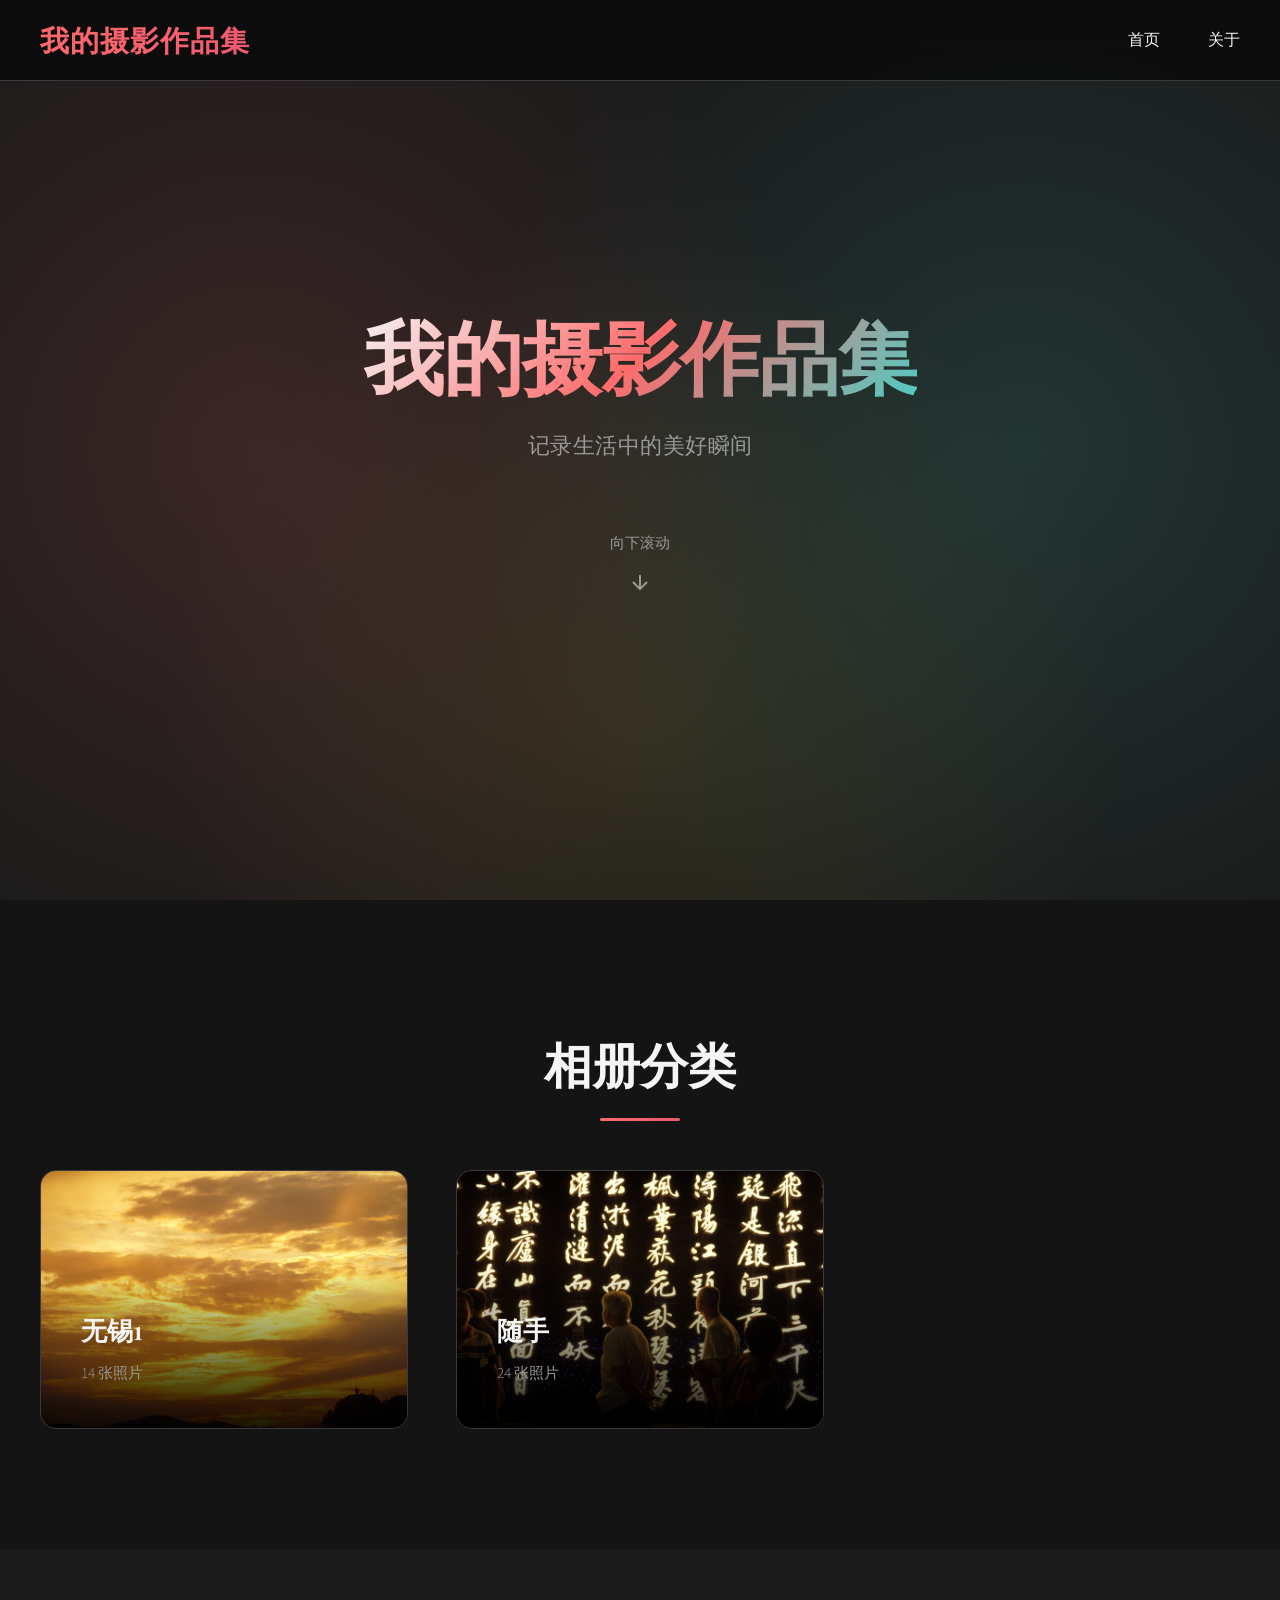
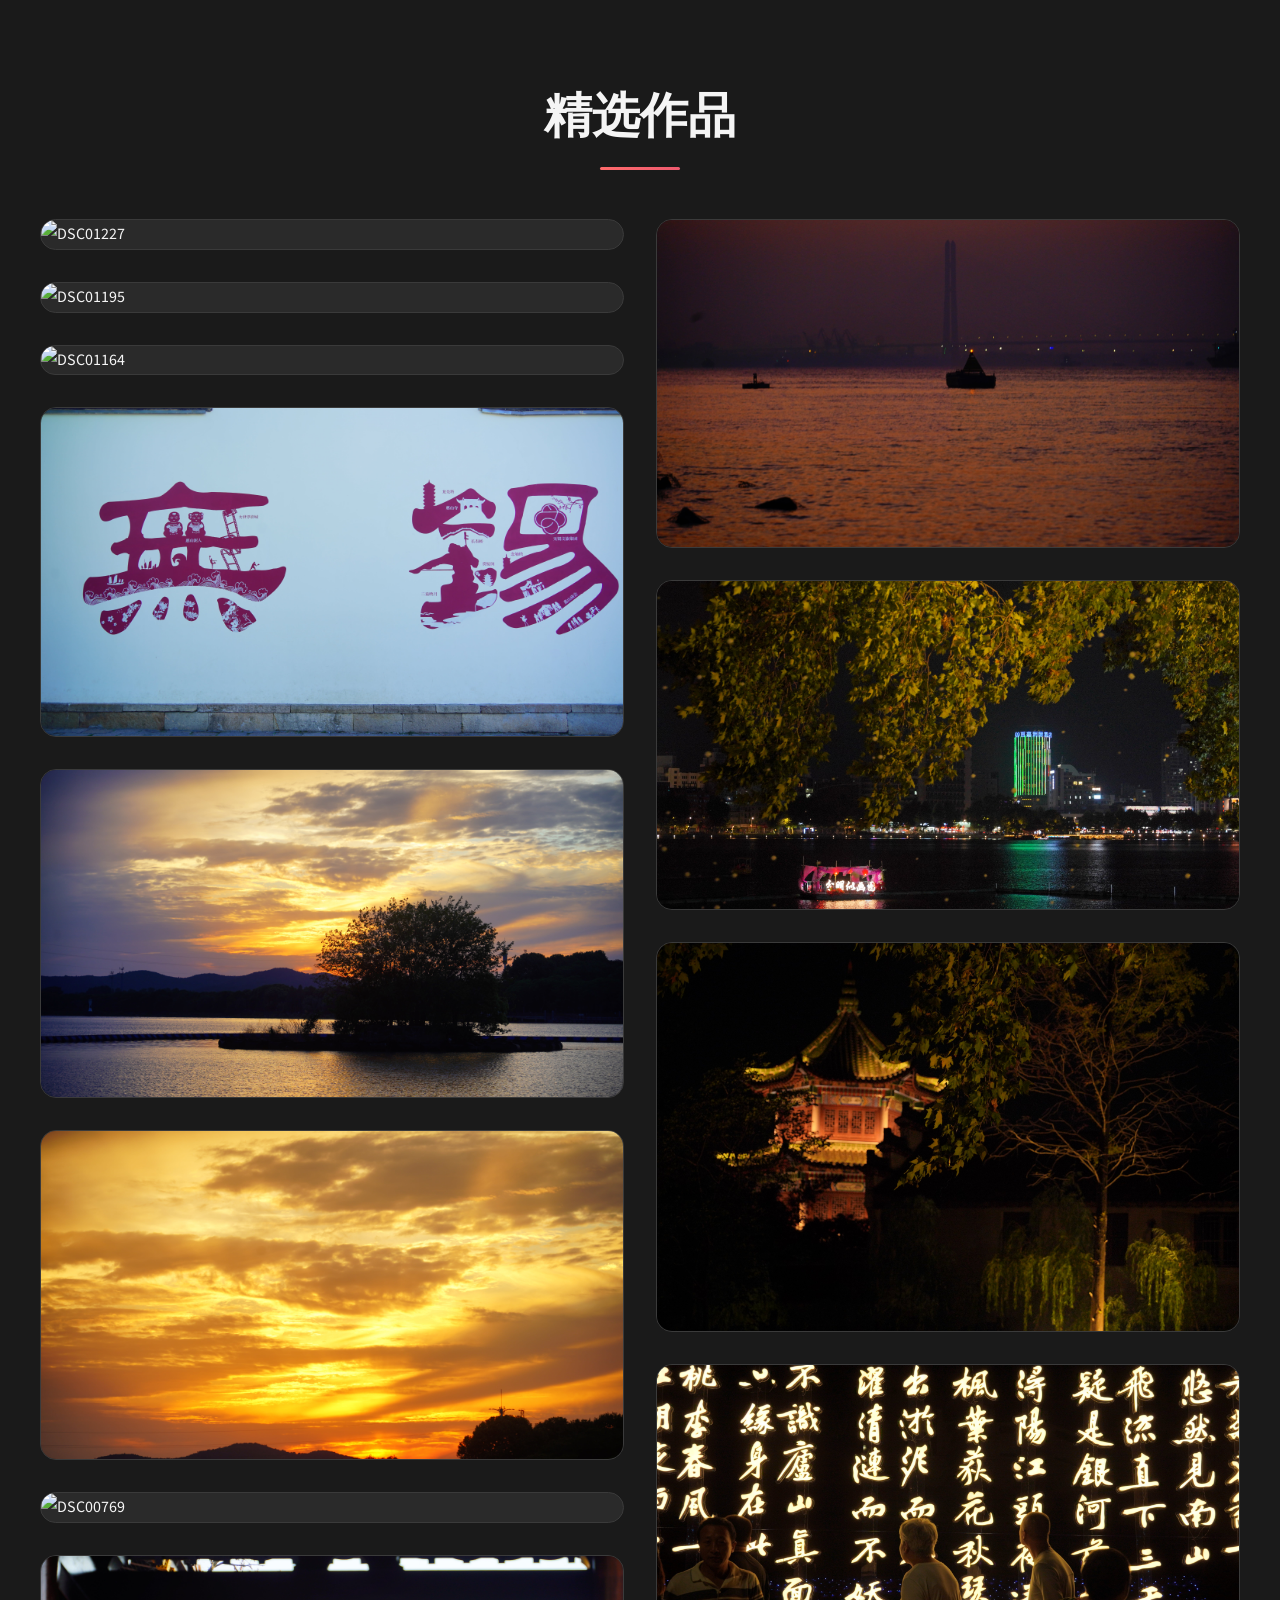
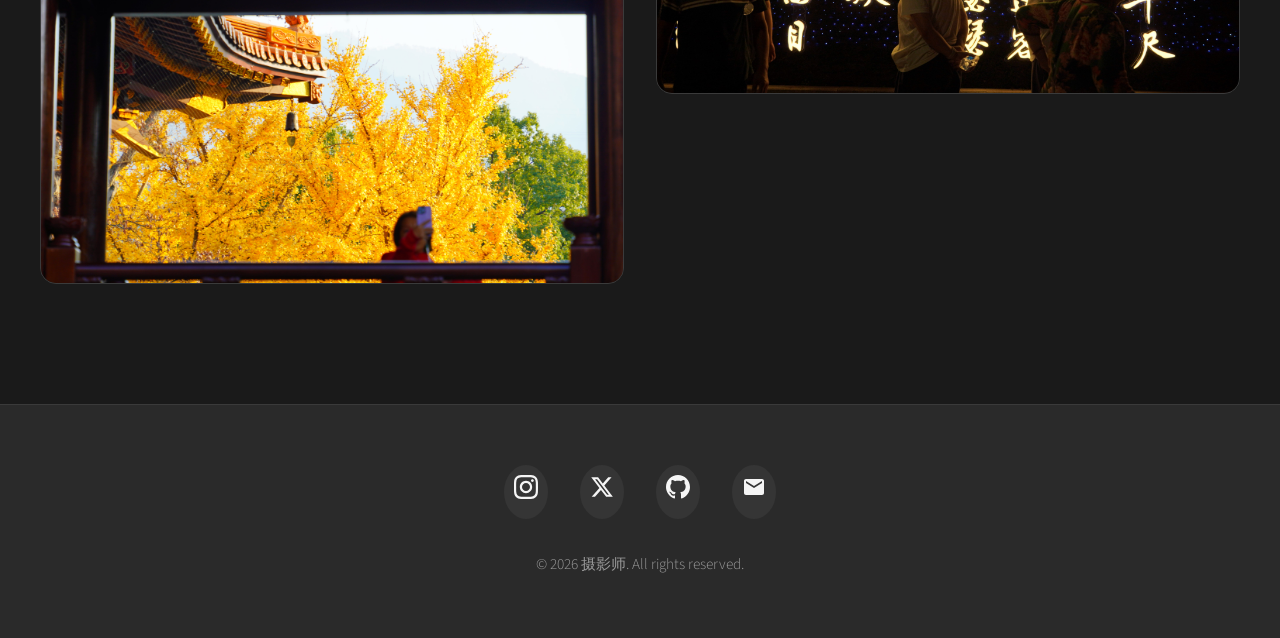
==== index.html @ d0fe122d "Fix relative paths - remove double slashes" ====
<!DOCTYPE html>
<html lang="zh-CN">
<head>
    <meta charset="UTF-8">
    <meta name="viewport" content="width=device-width, initial-scale=1.0">
    <meta name="description" content="记录生活中的美好瞬间">
    <meta name="author" content="摄影师">

    <!-- Open Graph 标签 -->
    <meta property="og:title" content="我的摄影作品集 - 摄影作品集">
    <meta property="og:description" content="记录生活中的美好瞬间">
    <meta property="og:type" content="website">
    

    <title>我的摄影作品集 - 记录生活中的美好瞬间</title>

    <!-- Google Fonts -->
    <link rel="preconnect" href="https://fonts.googleapis.com">
    <link rel="preconnect" href="https://fonts.gstatic.com" crossorigin>
    <link href="https://fonts.googleapis.com/css2?family=Playfair+Display:wght@400;600;700&family=Source+Sans+Pro:wght@300;400;600&display=swap" rel="stylesheet">

    <!-- 样式表 -->
    <link rel="stylesheet" href="assets/css/style.css">

    <!-- Google Analytics -->
    

    <style>
        :root {
            --primary-color: #ff6b6b;
            --secondary-color: #4ecdc4;
            --bg-color: #1a1a1a;
            --text-color: #f5f5f5;
            --card-bg: #2a2a2a;
            --border-color: #3a3a3a;
        }
    </style>
</head>
<body class="dark-theme">
    <!-- 导航栏 -->
    <nav class="navbar">
        <div class="nav-container">
            <a href="index.html" class="nav-logo">
                我的摄影作品集
            </a>
            <div class="nav-menu">
                <a href="index.html" class="nav-link">首页</a>
                <a href="about/index.html" class="nav-link">关于</a>
            </div>
            <button class="nav-toggle" aria-label="菜单">
                <span></span>
                <span></span>
                <span></span>
            </button>
        </div>
    </nav>

    <!-- 主内容 -->
    <main class="main-content">
        
<!-- Hero 区域 -->
<section class="hero">
    <div class="hero-content">
        <h1 class="hero-title">我的摄影作品集</h1>
        <p class="hero-subtitle">记录生活中的美好瞬间</p>
        <div class="hero-scroll">
            <span>向下滚动</span>
            <svg width="24" height="24" viewBox="0 0 24 24" fill="none" stroke="currentColor" stroke-width="2">
                <path d="M12 5v14M19 12l-7 7-7-7"/>
            </svg>
        </div>
    </div>
</section>

<!-- 相册导航 -->

<section class="albums-nav">
    <div class="container">
        <h2 class="section-title">相册分类</h2>
        <div class="albums-grid">
            
            <a href="albums/无锡1/index.html" class="album-card">
                <div class="album-cover">
                    
                    <img src="assets/images/DSC01144.JPG"
                         alt="无锡1"
                         loading="lazy">
                    
                    <div class="album-overlay">
                        <h3 class="album-name">无锡1</h3>
                        <p class="album-count">14 张照片</p>
                    </div>
                </div>
            </a>
            
            <a href="albums/随手/index.html" class="album-card">
                <div class="album-cover">
                    
                    <img src="assets/images/DSC00046.JPG"
                         alt="随手"
                         loading="lazy">
                    
                    <div class="album-overlay">
                        <h3 class="album-name">随手</h3>
                        <p class="album-count">24 张照片</p>
                    </div>
                </div>
            </a>
            
        </div>
    </div>
</section>


<!-- 照片墙 -->
<section class="gallery">
    <div class="container">
        <h2 class="section-title">精选作品</h2>
        <div class="masonry-grid" id="photo-grid">
            
            <div class="masonry-item" data-album="无锡1">
                <div class="photo-card">
                    <img src="assets/images/DSC01227.JPG"
                         alt="DSC01227"
                         data-src="assets/images/DSC01227.JPG"
                         data-exif='{"aperture": "f/5.0", "camera": "ILCE-7C", "date_taken": "2026:05:09 18:10:34", "focal_length": "37mm", "iso": "ISO 100", "lens": "24-70mm F2.8 DG DN | Art 019", "location": "", "shutter_speed": "1/125s"}'
                         data-title="DSC01227"
                         data-date="2026:05:09 18:10:34"
                         loading="lazy"
                         class="photo-img">
                    <div class="photo-overlay">
                        <h3 class="photo-title">DSC01227</h3>
                        
                        <p class="photo-camera">ILCE-7C</p>
                        
                    </div>
                </div>
            </div>
            
            <div class="masonry-item" data-album="无锡1">
                <div class="photo-card">
                    <img src="assets/images/DSC01195.JPG"
                         alt="DSC01195"
                         data-src="assets/images/DSC01195.JPG"
                         data-exif='{"aperture": "f/4.0", "camera": "ILCE-7C", "date_taken": "2026:05:09 17:42:18", "focal_length": "49mm", "iso": "ISO 400", "lens": "24-70mm F2.8 DG DN | Art 019", "location": "", "shutter_speed": "1/160s"}'
                         data-title="DSC01195"
                         data-date="2026:05:09 17:42:18"
                         loading="lazy"
                         class="photo-img">
                    <div class="photo-overlay">
                        <h3 class="photo-title">DSC01195</h3>
                        
                        <p class="photo-camera">ILCE-7C</p>
                        
                    </div>
                </div>
            </div>
            
            <div class="masonry-item" data-album="无锡1">
                <div class="photo-card">
                    <img src="assets/images/DSC01164.JPG"
                         alt="DSC01164"
                         data-src="assets/images/DSC01164.JPG"
                         data-exif='{"aperture": "f/4.0", "camera": "ILCE-7C", "date_taken": "2026:05:09 16:39:45", "focal_length": "28mm", "iso": "ISO 100", "lens": "E 28-200mm F2.8-5.6 A071", "location": "", "shutter_speed": "1/125s"}'
                         data-title="DSC01164"
                         data-date="2026:05:09 16:39:45"
                         loading="lazy"
                         class="photo-img">
                    <div class="photo-overlay">
                        <h3 class="photo-title">DSC01164</h3>
                        
                        <p class="photo-camera">ILCE-7C</p>
                        
                    </div>
                </div>
            </div>
            
            <div class="masonry-item" data-album="无锡1">
                <div class="photo-card">
                    <img src="assets/images/DSC01163.JPG"
                         alt="DSC01163"
                         data-src="assets/images/DSC01163.JPG"
                         data-exif='{"aperture": "f/5.0", "camera": "ILCE-7C", "date_taken": "2026:05:09 16:31:56", "focal_length": "28mm", "iso": "ISO 100", "lens": "E 28-200mm F2.8-5.6 A071", "location": "", "shutter_speed": "1/160s"}'
                         data-title="DSC01163"
                         data-date="2026:05:09 16:31:56"
                         loading="lazy"
                         class="photo-img">
                    <div class="photo-overlay">
                        <h3 class="photo-title">DSC01163</h3>
                        
                        <p class="photo-camera">ILCE-7C</p>
                        
                    </div>
                </div>
            </div>
            
            <div class="masonry-item" data-album="无锡1">
                <div class="photo-card">
                    <img src="assets/images/DSC01148.JPG"
                         alt="DSC01148"
                         data-src="assets/images/DSC01148.JPG"
                         data-exif='{"aperture": "f/4.5", "camera": "ILCE-7C", "date_taken": "2026:05:08 19:19:39", "focal_length": "95mm", "iso": "ISO 125", "lens": "E 28-200mm F2.8-5.6 A071", "location": "", "shutter_speed": "1/160s"}'
                         data-title="DSC01148"
                         data-date="2026:05:08 19:19:39"
                         loading="lazy"
                         class="photo-img">
                    <div class="photo-overlay">
                        <h3 class="photo-title">DSC01148</h3>
                        
                        <p class="photo-camera">ILCE-7C</p>
                        
                    </div>
                </div>
            </div>
            
            <div class="masonry-item" data-album="无锡1">
                <div class="photo-card">
                    <img src="assets/images/DSC01144.JPG"
                         alt="DSC01144"
                         data-src="assets/images/DSC01144.JPG"
                         data-exif='{"aperture": "f/5.6", "camera": "ILCE-7C", "date_taken": "2026:05:08 19:18:02", "focal_length": "168mm", "iso": "ISO 125", "lens": "E 28-200mm F2.8-5.6 A071", "location": "", "shutter_speed": "1/160s"}'
                         data-title="DSC01144"
                         data-date="2026:05:08 19:18:02"
                         loading="lazy"
                         class="photo-img">
                    <div class="photo-overlay">
                        <h3 class="photo-title">DSC01144</h3>
                        
                        <p class="photo-camera">ILCE-7C</p>
                        
                    </div>
                </div>
            </div>
            
            <div class="masonry-item" data-album="随手">
                <div class="photo-card">
                    <img src="assets/images/DSC00769.JPG"
                         alt="DSC00769"
                         data-src="assets/images/DSC00769.JPG"
                         data-exif='{"aperture": "f/6.3", "camera": "ILCE-7C", "date_taken": "2025:12:07 16:25:27", "focal_length": "84mm", "iso": "ISO 100", "lens": "E 28-200mm F2.8-5.6 A071", "location": "", "shutter_speed": "1/160s"}'
                         data-title="DSC00769"
                         data-date="2025:12:07 16:25:27"
                         loading="lazy"
                         class="photo-img">
                    <div class="photo-overlay">
                        <h3 class="photo-title">DSC00769</h3>
                        
                        <p class="photo-camera">ILCE-7C</p>
                        
                    </div>
                </div>
            </div>
            
            <div class="masonry-item" data-album="随手">
                <div class="photo-card">
                    <img src="assets/images/DSC00765.JPG"
                         alt="DSC00765"
                         data-src="assets/images/DSC00765.JPG"
                         data-exif='{"aperture": "f/6.3", "camera": "ILCE-7C", "date_taken": "2025:12:07 16:23:32", "focal_length": "164mm", "iso": "ISO 100", "lens": "E 28-200mm F2.8-5.6 A071", "location": "", "shutter_speed": "1/100s"}'
                         data-title="DSC00765"
                         data-date="2025:12:07 16:23:32"
                         loading="lazy"
                         class="photo-img">
                    <div class="photo-overlay">
                        <h3 class="photo-title">DSC00765</h3>
                        
                        <p class="photo-camera">ILCE-7C</p>
                        
                    </div>
                </div>
            </div>
            
            <div class="masonry-item" data-album="随手">
                <div class="photo-card">
                    <img src="assets/images/DSC00730.JPG"
                         alt="DSC00730"
                         data-src="assets/images/DSC00730.JPG"
                         data-exif='{"aperture": "f/5.6", "camera": "ILCE-7C", "date_taken": "2025:12:06 18:23:40", "focal_length": "200mm", "iso": "ISO 640", "lens": "E 28-200mm F2.8-5.6 A071", "location": "", "shutter_speed": "1/60s"}'
                         data-title="DSC00730"
                         data-date="2025:12:06 18:23:40"
                         loading="lazy"
                         class="photo-img">
                    <div class="photo-overlay">
                        <h3 class="photo-title">DSC00730</h3>
                        
                        <p class="photo-camera">ILCE-7C</p>
                        
                    </div>
                </div>
            </div>
            
            <div class="masonry-item" data-album="随手">
                <div class="photo-card">
                    <img src="assets/images/DSC00098.JPG"
                         alt="DSC00098"
                         data-src="assets/images/DSC00098.JPG"
                         data-exif='{"aperture": "f/2.8", "camera": "ILCE-7C", "date_taken": "2025:10:03 21:30:06", "focal_length": "54mm", "iso": "ISO 1250", "lens": "24-70mm F2.8 DG DN | Art 019", "location": "", "shutter_speed": "1/125s"}'
                         data-title="DSC00098"
                         data-date="2025:10:03 21:30:06"
                         loading="lazy"
                         class="photo-img">
                    <div class="photo-overlay">
                        <h3 class="photo-title">DSC00098</h3>
                        
                        <p class="photo-camera">ILCE-7C</p>
                        
                    </div>
                </div>
            </div>
            
            <div class="masonry-item" data-album="随手">
                <div class="photo-card">
                    <img src="assets/images/DSC00087.JPG"
                         alt="DSC00087"
                         data-src="assets/images/DSC00087.JPG"
                         data-exif='{"aperture": "f/2.8", "camera": "ILCE-7C", "date_taken": "2025:10:03 21:26:04", "focal_length": "70mm", "iso": "ISO 400", "lens": "24-70mm F2.8 DG DN | Art 019", "location": "", "shutter_speed": "1/125s"}'
                         data-title="DSC00087"
                         data-date="2025:10:03 21:26:04"
                         loading="lazy"
                         class="photo-img">
                    <div class="photo-overlay">
                        <h3 class="photo-title">DSC00087</h3>
                        
                        <p class="photo-camera">ILCE-7C</p>
                        
                    </div>
                </div>
            </div>
            
            <div class="masonry-item" data-album="随手">
                <div class="photo-card">
                    <img src="assets/images/DSC00046.JPG"
                         alt="DSC00046"
                         data-src="assets/images/DSC00046.JPG"
                         data-exif='{"aperture": "f/3.5", "camera": "ILCE-7C", "date_taken": "2025:10:03 21:00:39", "focal_length": "24mm", "iso": "ISO 100", "lens": "24-70mm F2.8 DG DN | Art 019", "location": "", "shutter_speed": "1/160s"}'
                         data-title="DSC00046"
                         data-date="2025:10:03 21:00:39"
                         loading="lazy"
                         class="photo-img">
                    <div class="photo-overlay">
                        <h3 class="photo-title">DSC00046</h3>
                        
                        <p class="photo-camera">ILCE-7C</p>
                        
                    </div>
                </div>
            </div>
            
        </div>
    </div>
</section>

<!-- 照片详情模态框 -->
<div class="modal" id="photo-modal">
    <div class="modal-content">
        <button class="modal-close" aria-label="关闭">
            <svg width="32" height="32" viewBox="0 0 24 24" fill="none" stroke="currentColor" stroke-width="2">
                <path d="M18 6L6 18M6 6l12 12"/>
            </svg>
        </button>
        <button class="modal-nav modal-prev" aria-label="上一张">
            <svg width="32" height="32" viewBox="0 0 24 24" fill="none" stroke="currentColor" stroke-width="2">
                <path d="M15 18l-6-6 6-6"/>
            </svg>
        </button>
        <button class="modal-nav modal-next" aria-label="下一张">
            <svg width="32" height="32" viewBox="0 0 24 24" fill="none" stroke="currentColor" stroke-width="2">
                <path d="M9 18l6-6-6-6"/>
            </svg>
        </button>
        <div class="modal-image-container">
            <img src="" alt="" class="modal-image" id="modal-image">
        </div>
        <div class="modal-info">
            <div class="modal-header">
                <h3 class="modal-title" id="modal-title"></h3>
                <p class="modal-date" id="modal-date"></p>
            </div>
            <div class="modal-exif" id="modal-exif">
                <!-- EXIF 信息将通过 JavaScript 动态填充 -->
            </div>
        </div>
    </div>
</div>

    </main>

    <!-- 页脚 -->
    <footer class="footer">
        <div class="footer-container">
            <div class="footer-social">
                
                <a href="https://instagram.com/yourusername" target="_blank" rel="noopener" aria-label="Instagram">
                    <svg width="24" height="24" viewBox="0 0 24 24" fill="currentColor">
                        <path d="M12 2.163c3.204 0 3.584.012 4.85.07 3.252.148 4.771 1.691 4.919 4.919.058 1.265.069 1.645.069 4.849 0 3.205-.012 3.584-.069 4.849-.149 3.225-1.664 4.771-4.919 4.919-1.266.058-1.644.07-4.85.07-3.204 0-3.584-.012-4.849-.07-3.26-.149-4.771-1.699-4.919-4.92-.058-1.265-.07-1.644-.07-4.849 0-3.204.013-3.583.07-4.849.149-3.227 1.664-4.771 4.919-4.919 1.266-.057 1.645-.069 4.849-.069zm0-2.163c-3.259 0-3.667.014-4.947.072-4.358.2-6.78 2.618-6.98 6.98-.059 1.281-.073 1.689-.073 4.948 0 3.259.014 3.668.072 4.948.2 4.358 2.618 6.78 6.98 6.98 1.281.058 1.689.072 4.948.072 3.259 0 3.668-.014 4.948-.072 4.354-.2 6.782-2.618 6.979-6.98.059-1.28.073-1.689.073-4.948 0-3.259-.014-3.667-.072-4.947-.196-4.354-2.617-6.78-6.979-6.98-1.281-.059-1.69-.073-4.949-.073zm0 5.838c-3.403 0-6.162 2.759-6.162 6.162s2.759 6.163 6.162 6.163 6.162-2.759 6.162-6.163c0-3.403-2.759-6.162-6.162-6.162zm0 10.162c-2.209 0-4-1.79-4-4 0-2.209 1.791-4 4-4s4 1.791 4 4c0 2.21-1.791 4-4 4zm6.406-11.845c-.796 0-1.441.645-1.441 1.44s.645 1.44 1.441 1.44c.795 0 1.439-.645 1.439-1.44s-.644-1.44-1.439-1.44z"/>
                    </svg>
                </a>
                
                
                <a href="https://twitter.com/yourusername" target="_blank" rel="noopener" aria-label="Twitter">
                    <svg width="24" height="24" viewBox="0 0 24 24" fill="currentColor">
                        <path d="M18.244 2.25h3.308l-7.227 8.26 8.502 11.24H16.17l-5.214-6.817L4.99 21.75H1.68l7.73-8.835L1.254 2.25H8.08l4.713 6.231zm-1.161 17.52h1.833L7.084 4.126H5.117z"/>
                    </svg>
                </a>
                
                
                <a href="https://github.com/yourusername" target="_blank" rel="noopener" aria-label="GitHub">
                    <svg width="24" height="24" viewBox="0 0 24 24" fill="currentColor">
                        <path d="M12 0c-6.626 0-12 5.373-12 12 0 5.302 3.438 9.8 8.207 11.387.599.111.793-.261.793-.577v-2.234c-3.338.726-4.033-1.416-4.033-1.416-.546-1.387-1.333-1.756-1.333-1.756-1.089-.745.083-.729.083-.729 1.205.084 1.839 1.237 1.839 1.237 1.07 1.834 2.807 1.304 3.492.997.107-.775.418-1.305.762-1.604-2.665-.305-5.467-1.334-5.467-5.931 0-1.311.469-2.381 1.236-3.221-.124-.303-.535-1.524.117-3.176 0 0 1.008-.322 3.301 1.23.957-.266 1.983-.399 3.003-.404 1.02.005 2.047.138 3.006.404 2.291-1.552 3.297-1.23 3.297-1.23.653 1.653.242 2.874.118 3.176.77.84 1.235 1.911 1.235 3.221 0 4.609-2.807 5.624-5.479 5.921.43.372.823 1.102.823 2.222v3.293c0 .319.192.694.801.576 4.765-1.589 8.199-6.086 8.199-11.386 0-6.627-5.373-12-12-12z"/>
                    </svg>
                </a>
                
                
                <a href="mailto:your.email@example.com" aria-label="Email">
                    <svg width="24" height="24" viewBox="0 0 24 24" fill="currentColor">
                        <path d="M20 4H4c-1.1 0-1.99.9-1.99 2L2 18c0 1.1.9 2 2 2h16c1.1 0 2-.9 2-2V6c0-1.1-.9-2-2-2zm0 4l-8 5-8-5V6l8 5 8-5v2z"/>
                    </svg>
                </a>
                
            </div>
            <p class="footer-copyright">
                © 2026 摄影师. All rights reserved.
            </p>
        </div>
    </footer>

    <!-- JavaScript -->
    <script src="assets/js/main.js"></script>
</body>
</html>
---- assets/css/style.css ----
/* ========================================
   照片网站样式表 - 优化版
   ======================================== */

/* CSS 变量 */
:root {
    --primary-color: #ff6b6b;
    --secondary-color: #4ecdc4;
    --accent-color: #ffd93d;
    --bg-color: #0a0a0a;
    --bg-secondary: #141414;
    --text-color: #f5f5f5;
    --text-secondary: #999999;
    --card-bg: #1a1a1a;
    --border-color: #2a2a2a;
    --shadow-color: rgba(0, 0, 0, 0.5);
    --gradient-primary: linear-gradient(135deg, #ff6b6b 0%, #ee5a6f 100%);
    --gradient-secondary: linear-gradient(135deg, #4ecdc4 0%, #44a08d 100%);
    --transition-speed: 0.4s;
    --border-radius: 16px;
}

/* 全局样式 */
* {
    margin: 0;
    padding: 0;
    box-sizing: border-box;
}

html {
    scroll-behavior: smooth;
}

body {
    font-family: 'Source Sans Pro', -apple-system, BlinkMacSystemFont, 'Segoe UI', Roboto, Oxygen, Ubuntu, sans-serif;
    background-color: var(--bg-color);
    color: var(--text-color);
    line-height: 1.8;
    overflow-x: hidden;
    font-size: 16px;
}

/* 容器 */
.container {
    max-width: 1600px;
    margin: 0 auto;
    padding: 0 40px;
}

/* ========================================
   导航栏 - 优化版
   ======================================== */
.navbar {
    position: fixed;
    top: 0;
    left: 0;
    right: 0;
    z-index: 1000;
    background: rgba(10, 10, 10, 0.85);
    backdrop-filter: blur(20px);
    border-bottom: 1px solid var(--border-color);
    transition: all var(--transition-speed);
}

.nav-container {
    max-width: 1600px;
    margin: 0 auto;
    padding: 0 40px;
    display: flex;
    justify-content: space-between;
    align-items: center;
    height: 80px;
}

.nav-logo {
    font-family: 'Playfair Display', serif;
    font-size: 1.8rem;
    font-weight: 700;
    background: var(--gradient-primary);
    -webkit-background-clip: text;
    -webkit-text-fill-color: transparent;
    background-clip: text;
    text-decoration: none;
    transition: all var(--transition-speed);
    letter-spacing: 1px;
}

.nav-logo:hover {
    transform: scale(1.05);
}

.nav-menu {
    display: flex;
    gap: 3rem;
}

.nav-link {
    color: var(--text-color);
    text-decoration: none;
    font-weight: 500;
    font-size: 1rem;
    transition: all var(--transition-speed);
    position: relative;
    padding: 0.5rem 0;
}

.nav-link::after {
    content: '';
    position: absolute;
    bottom: 0;
    left: 0;
    width: 0;
    height: 2px;
    background: var(--gradient-primary);
    transition: width var(--transition-speed);
}

.nav-link:hover {
    color: var(--primary-color);
}

.nav-link:hover::after {
    width: 100%;
}

.nav-toggle {
    display: none;
    flex-direction: column;
    gap: 6px;
    background: none;
    border: none;
    cursor: pointer;
    padding: 5px;
}

.nav-toggle span {
    width: 28px;
    height: 2px;
    background: var(--text-color);
    transition: all var(--transition-speed);
}

/* ========================================
   Hero 区域 - 优化版
   ======================================== */
.hero {
    min-height: 100vh;
    display: flex;
    align-items: center;
    justify-content: center;
    text-align: center;
    background: var(--bg-color);
    position: relative;
    overflow: hidden;
}

.hero::before {
    content: '';
    position: absolute;
    top: 0;
    left: 0;
    right: 0;
    bottom: 0;
    background:
        radial-gradient(circle at 20% 50%, rgba(255, 107, 107, 0.15) 0%, transparent 50%),
        radial-gradient(circle at 80% 50%, rgba(78, 205, 196, 0.15) 0%, transparent 50%),
        radial-gradient(circle at 50% 80%, rgba(255, 217, 61, 0.1) 0%, transparent 50%);
    animation: gradientShift 15s ease-in-out infinite;
}

@keyframes gradientShift {
    0%, 100% { opacity: 0.6; }
    50% { opacity: 1; }
}

.hero-content {
    position: relative;
    z-index: 1;
    padding: 0 40px;
    max-width: 900px;
}

.hero-title {
    font-family: 'Playfair Display', serif;
    font-size: 5rem;
    font-weight: 700;
    margin-bottom: 1.5rem;
    background: linear-gradient(135deg, var(--text-color) 0%, var(--primary-color) 50%, var(--secondary-color) 100%);
    -webkit-background-clip: text;
    -webkit-text-fill-color: transparent;
    background-clip: text;
    animation: fadeInUp 1s ease-out;
    line-height: 1.2;
    letter-spacing: -1px;
}

.hero-subtitle {
    font-size: 1.4rem;
    color: var(--text-secondary);
    margin-bottom: 4rem;
    animation: fadeInUp 1s ease-out 0.3s both;
    font-weight: 300;
    letter-spacing: 0.5px;
}

.hero-scroll {
    display: flex;
    flex-direction: column;
    align-items: center;
    gap: 0.8rem;
    color: var(--text-secondary);
    font-size: 0.95rem;
    animation: bounce 2s infinite, fadeInUp 1s ease-out 0.6s both;
    cursor: pointer;
}

.hero-scroll:hover {
    color: var(--primary-color);
}

@keyframes bounce {
    0%, 20%, 50%, 80%, 100% { transform: translateY(0); }
    40% { transform: translateY(-15px); }
    60% { transform: translateY(-8px); }
}

@keyframes fadeInUp {
    from {
        opacity: 0;
        transform: translateY(40px);
    }
    to {
        opacity: 1;
        transform: translateY(0);
    }
}

/* ========================================
   相册导航 - 优化版
   ======================================== */
.albums-nav {
    padding: 120px 0;
    background: var(--bg-secondary);
}

.section-title {
    font-family: 'Playfair Display', serif;
    font-size: 3rem;
    text-align: center;
    margin-bottom: 4rem;
    position: relative;
    font-weight: 600;
}

.section-title::after {
    content: '';
    position: absolute;
    bottom: -15px;
    left: 50%;
    transform: translateX(-50%);
    width: 80px;
    height: 3px;
    background: var(--gradient-primary);
    border-radius: 2px;
}

.albums-grid {
    display: grid;
    grid-template-columns: repeat(auto-fill, minmax(350px, 1fr));
    gap: 3rem;
}

.album-card {
    text-decoration: none;
    display: block;
    border-radius: var(--border-radius);
    overflow: hidden;
    transition: all var(--transition-speed);
    background: var(--card-bg);
    border: 1px solid var(--border-color);
}

.album-card:hover {
    transform: translateY(-12px);
    box-shadow: 0 25px 50px var(--shadow-color);
    border-color: var(--primary-color);
}

.album-cover {
    position: relative;
    width: 100%;
    padding-top: 70%;
    overflow: hidden;
}

.album-cover img {
    position: absolute;
    top: 0;
    left: 0;
    width: 100%;
    height: 100%;
    object-fit: cover;
    transition: transform 0.6s ease;
}

.album-card:hover .album-cover img {
    transform: scale(1.1);
}

.album-overlay {
    position: absolute;
    bottom: 0;
    left: 0;
    right: 0;
    padding: 2.5rem;
    background: linear-gradient(to top, rgba(0, 0, 0, 0.9), transparent);
    color: var(--text-color);
}

.album-name {
    font-family: 'Playfair Display', serif;
    font-size: 1.6rem;
    margin-bottom: 0.5rem;
    font-weight: 600;
}

.album-count {
    font-size: 0.95rem;
    color: var(--text-secondary);
    font-weight: 300;
}

/* ========================================
   照片墙（瀑布流）- 优化版
   ======================================== */
.gallery {
    padding: 120px 0;
    background: var(--bg-color);
}

.masonry-grid {
    column-count: 3;
    column-gap: 2rem;
}

.masonry-item {
    break-inside: avoid;
    margin-bottom: 2rem;
    animation: fadeIn 0.8s ease-out;
}

@keyframes fadeIn {
    from { opacity: 0; transform: translateY(30px); }
    to { opacity: 1; transform: translateY(0); }
}

.photo-card {
    position: relative;
    border-radius: var(--border-radius);
    overflow: hidden;
    cursor: pointer;
    transition: all var(--transition-speed);
    background: var(--card-bg);
    border: 1px solid var(--border-color);
}

.photo-card:hover {
    transform: translateY(-8px);
    box-shadow: 0 20px 40px var(--shadow-color);
    border-color: var(--secondary-color);
}

.photo-img {
    width: 100%;
    display: block;
    transition: transform 0.6s ease;
}

.photo-card:hover .photo-img {
    transform: scale(1.05);
}

.photo-overlay {
    position: absolute;
    bottom: 0;
    left: 0;
    right: 0;
    padding: 2rem;
    background: linear-gradient(to top, rgba(0, 0, 0, 0.85), transparent);
    color: var(--text-color);
    opacity: 0;
    transition: opacity var(--transition-speed);
}

.photo-card:hover .photo-overlay {
    opacity: 1;
}

.photo-title {
    font-family: 'Playfair Display', serif;
    font-size: 1.2rem;
    margin-bottom: 0.3rem;
    font-weight: 600;
}

.photo-camera {
    font-size: 0.9rem;
    color: var(--text-secondary);
    font-weight: 300;
}

/* ========================================
   模态框 - 优化版
   ======================================== */
.modal {
    display: none;
    position: fixed;
    top: 0;
    left: 0;
    right: 0;
    bottom: 0;
    z-index: 2000;
    background: rgba(0, 0, 0, 0.97);
    animation: fadeIn 0.3s ease-out;
}

.modal.active {
    display: flex;
    align-items: center;
    justify-content: center;
}

.modal-content {
    position: relative;
    width: 100%;
    height: 100%;
    display: flex;
    flex-direction: column;
}

.modal-close {
    position: absolute;
    top: 30px;
    right: 30px;
    z-index: 10;
    background: rgba(255, 255, 255, 0.1);
    border: none;
    color: var(--text-color);
    cursor: pointer;
    padding: 15px;
    border-radius: 50%;
    transition: all var(--transition-speed);
}

.modal-close:hover {
    background: var(--primary-color);
    transform: rotate(90deg);
}

.modal-nav {
    position: absolute;
    top: 50%;
    transform: translateY(-50%);
    z-index: 10;
    background: rgba(255, 255, 255, 0.1);
    border: none;
    color: var(--text-color);
    cursor: pointer;
    padding: 20px;
    border-radius: 50%;
    transition: all var(--transition-speed);
}

.modal-nav:hover {
    background: var(--primary-color);
    transform: translateY(-50%) scale(1.1);
}

.modal-prev {
    left: 30px;
}

.modal-next {
    right: 30px;
}

.modal-image-container {
    flex: 1;
    display: flex;
    align-items: center;
    justify-content: center;
    padding: 80px 40px;
}

.modal-image {
    max-width: 100%;
    max-height: 100%;
    object-fit: contain;
    border-radius: var(--border-radius);
    box-shadow: 0 20px 60px var(--shadow-color);
}

.modal-info {
    padding: 30px 40px;
    background: var(--card-bg);
    border-top: 1px solid var(--border-color);
}

.modal-header {
    margin-bottom: 1.5rem;
}

.modal-title {
    font-family: 'Playfair Display', serif;
    font-size: 1.8rem;
    margin-bottom: 0.5rem;
    font-weight: 600;
}

.modal-date {
    color: var(--text-secondary);
    font-size: 1rem;
    font-weight: 300;
}

.modal-exif {
    display: grid;
    grid-template-columns: repeat(auto-fit, minmax(180px, 1fr));
    gap: 1.2rem;
}

.exif-item {
    display: flex;
    align-items: center;
    gap: 0.5rem;
    font-size: 0.95rem;
    color: var(--text-secondary);
}

.exif-label {
    color: var(--text-color);
    font-weight: 600;
}

/* ========================================
   关于页面 - 优化版
   ======================================== */
.about-section {
    min-height: 100vh;
    padding: 140px 0 100px;
    display: flex;
    align-items: center;
    background: var(--bg-secondary);
}

.about-content {
    max-width: 900px;
    margin: 0 auto;
    text-align: center;
}

.about-avatar {
    margin-bottom: 3rem;
}

.avatar-img {
    width: 220px;
    height: 220px;
    border-radius: 50%;
    object-fit: cover;
    border: 5px solid var(--primary-color);
    box-shadow: 0 20px 50px var(--shadow-color);
    transition: all var(--transition-speed);
}

.avatar-img:hover {
    transform: scale(1.05);
    border-color: var(--secondary-color);
}

.about-title {
    font-family: 'Playfair Display', serif;
    font-size: 3.5rem;
    margin-bottom: 2.5rem;
    font-weight: 600;
}

.about-description {
    font-size: 1.2rem;
    line-height: 2;
    color: var(--text-secondary);
    margin-bottom: 3.5rem;
    white-space: pre-line;
    font-weight: 300;
}

.about-divider {
    border: none;
    height: 1px;
    background: var(--border-color);
    margin: 3.5rem 0;
}

.about-contact {
    margin-top: 3.5rem;
}

.contact-title {
    font-family: 'Playfair Display', serif;
    font-size: 2.2rem;
    margin-bottom: 2.5rem;
    font-weight: 600;
}

.contact-links {
    display: flex;
    flex-wrap: wrap;
    justify-content: center;
    gap: 1.5rem;
}

.contact-link {
    display: flex;
    align-items: center;
    gap: 0.6rem;
    padding: 1.2rem 2rem;
    background: var(--card-bg);
    border: 1px solid var(--border-color);
    border-radius: 50px;
    color: var(--text-color);
    text-decoration: none;
    transition: all var(--transition-speed);
    font-weight: 500;
}

.contact-link:hover {
    background: var(--gradient-primary);
    border-color: transparent;
    transform: translateY(-5px);
    box-shadow: 0 15px 30px var(--shadow-color);
}

.contact-link svg {
    width: 22px;
    height: 22px;
}

/* ========================================
   相册详情页 - 优化版
   ======================================== */
.album-header {
    padding: 140px 0 60px;
    background: var(--bg-secondary);
}

.breadcrumb {
    display: flex;
    align-items: center;
    gap: 0.6rem;
    margin-bottom: 2.5rem;
    font-size: 1rem;
    color: var(--text-secondary);
}

.breadcrumb a {
    color: var(--text-color);
    text-decoration: none;
    transition: color var(--transition-speed);
}

.breadcrumb a:hover {
    color: var(--primary-color);
}

.breadcrumb .separator {
    color: var(--text-secondary);
}

.breadcrumb .current {
    color: var(--primary-color);
    font-weight: 600;
}

.album-title {
    font-family: 'Playfair Display', serif;
    font-size: 3.5rem;
    margin-bottom: 1.5rem;
    font-weight: 600;
}

.album-description {
    font-size: 1.2rem;
    color: var(--text-secondary);
    margin-bottom: 1rem;
    font-weight: 300;
}

.album-meta {
    color: var(--text-secondary);
    font-size: 1rem;
    font-weight: 300;
}

.album-gallery {
    padding: 60px 0 120px;
}

/* ========================================
   页脚 - 优化版
   ======================================== */
.footer {
    background: var(--card-bg);
    border-top: 1px solid var(--border-color);
    padding: 60px 0;
}

.footer-container {
    max-width: 1600px;
    margin: 0 auto;
    padding: 0 40px;
    text-align: center;
}

.footer-social {
    display: flex;
    justify-content: center;
    gap: 2rem;
    margin-bottom: 2rem;
}

.footer-social a {
    color: var(--text-color);
    transition: all var(--transition-speed);
    padding: 10px;
    border-radius: 50%;
    background: rgba(255, 255, 255, 0.05);
}

.footer-social a:hover {
    color: var(--primary-color);
    background: rgba(255, 107, 107, 0.1);
    transform: translateY(-3px);
}

.footer-copyright {
    color: var(--text-secondary);
    font-size: 0.95rem;
    font-weight: 300;
}

/* ========================================
   响应式设计 - 优化版
   ======================================== */
@media (max-width: 1400px) {
    .masonry-grid {
        column-count: 2;
    }
}

@media (max-width: 992px) {
    .container {
        padding: 0 30px;
    }

    .masonry-grid {
        column-count: 2;
        column-gap: 1.5rem;
    }

    .hero-title {
        font-size: 3.5rem;
    }

    .hero-subtitle {
        font-size: 1.2rem;
    }

    .section-title {
        font-size: 2.5rem;
    }

    .about-title {
        font-size: 2.8rem;
    }

    .album-title {
        font-size: 2.8rem;
    }

    .albums-grid {
        grid-template-columns: repeat(auto-fill, minmax(300px, 1fr));
        gap: 2rem;
    }
}

@media (max-width: 768px) {
    .container {
        padding: 0 20px;
    }

    .nav-container {
        padding: 0 20px;
        height: 70px;
    }

    .nav-menu {
        display: none;
        position: absolute;
        top: 70px;
        left: 0;
        right: 0;
        background: var(--bg-color);
        flex-direction: column;
        padding: 2.5rem;
        gap: 1.5rem;
        border-bottom: 1px solid var(--border-color);
    }

    .nav-menu.active {
        display: flex;
    }

    .nav-toggle {
        display: flex;
    }

    .hero-title {
        font-size: 2.8rem;
    }

    .hero-subtitle {
        font-size: 1.1rem;
    }

    .masonry-grid {
        column-count: 1;
        column-gap: 1.5rem;
    }

    .masonry-item {
        margin-bottom: 1.5rem;
    }

    .modal-nav {
        padding: 15px;
    }

    .modal-prev {
        left: 15px;
    }

    .modal-next {
        right: 15px;
    }

    .modal-close {
        top: 15px;
        right: 15px;
    }

    .album-title {
        font-size: 2.2rem;
    }

    .about-title {
        font-size: 2.2rem;
    }

    .avatar-img {
        width: 180px;
        height: 180px;
    }

    .contact-links {
        flex-direction: column;
    }

    .contact-link {
        width: 100%;
        justify-content: center;
    }

    .albums-grid {
        grid-template-columns: 1fr;
    }

    .albums-nav,
    .gallery {
        padding: 80px 0;
    }

    .album-header {
        padding: 120px 0 40px;
    }

    .album-gallery {
        padding: 40px 0 80px;
    }
}

@media (max-width: 480px) {
    .hero-title {
        font-size: 2.2rem;
    }

    .hero-subtitle {
        font-size: 1rem;
    }

    .section-title {
        font-size: 2rem;
    }

    .about-title,
    .album-title {
        font-size: 2rem;
    }

    .contact-title {
        font-size: 1.8rem;
    }

    .modal-info {
        padding: 20px;
    }

    .modal-exif {
        grid-template-columns: 1fr;
    }
}

/* ========================================
   滚动条样式
   ======================================== */
::-webkit-scrollbar {
    width: 12px;
}

::-webkit-scrollbar-track {
    background: var(--bg-color);
}

::-webkit-scrollbar-thumb {
    background: var(--border-color);
    border-radius: 6px;
    border: 3px solid var(--bg-color);
}

::-webkit-scrollbar-thumb:hover {
    background: var(--primary-color);
}

/* ========================================
   加载动画
   ======================================== */
.loading {
    display: inline-block;
    width: 24px;
    height: 24px;
    border: 3px solid var(--border-color);
    border-top-color: var(--primary-color);
    border-radius: 50%;
    animation: spin 1s linear infinite;
}

@keyframes spin {
    to { transform: rotate(360deg); }
}

/* ========================================
   工具类
   ======================================== */
.sr-only {
    position: absolute;
    width: 1px;
    height: 1px;
    padding: 0;
    margin: -1px;
    overflow: hidden;
    clip: rect(0, 0, 0, 0);
    white-space: nowrap;
    border: 0;
}

.fade-in {
    animation: fadeIn 0.8s ease-out;
}

/* ========================================
   选择文本样式
   ======================================== */
::selection {
    background: var(--primary-color);
    color: var(--bg-color);
}

::-moz-selection {
    background: var(--primary-color);
    color: var(--bg-color);
}
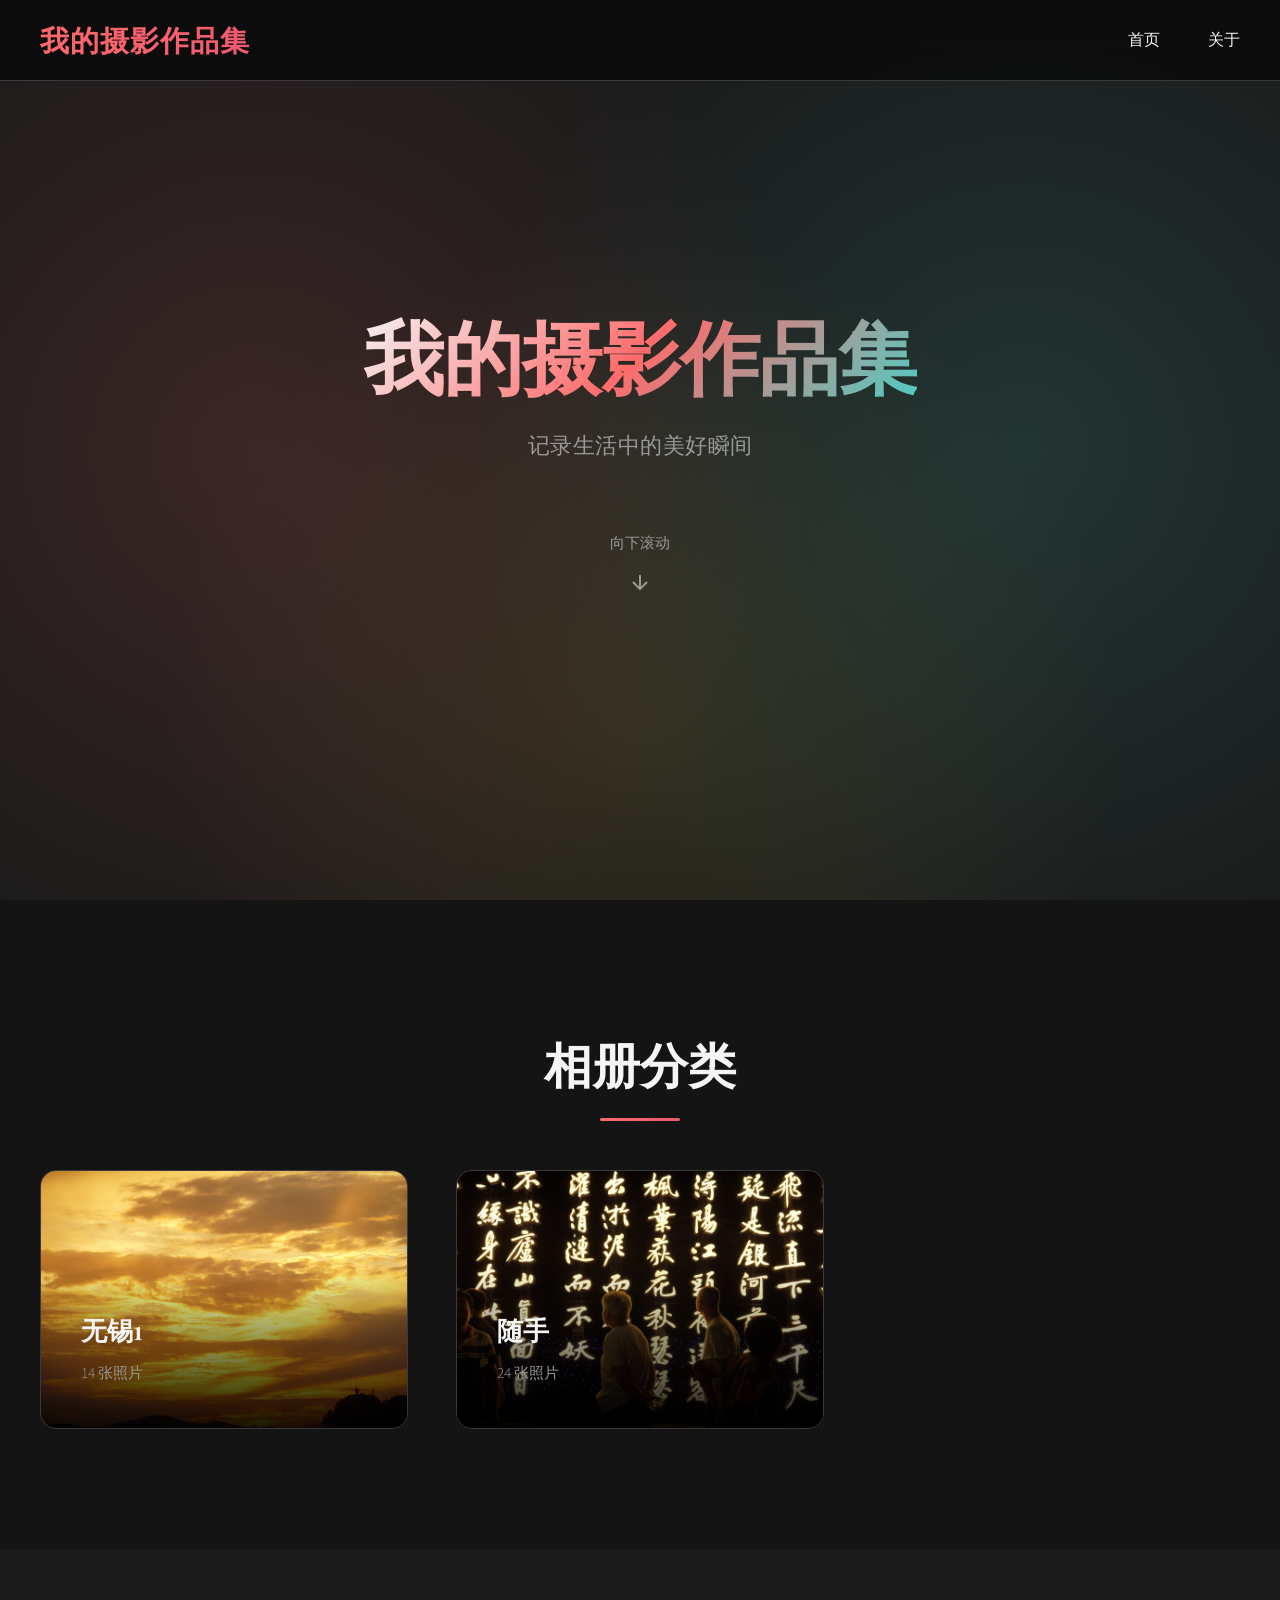
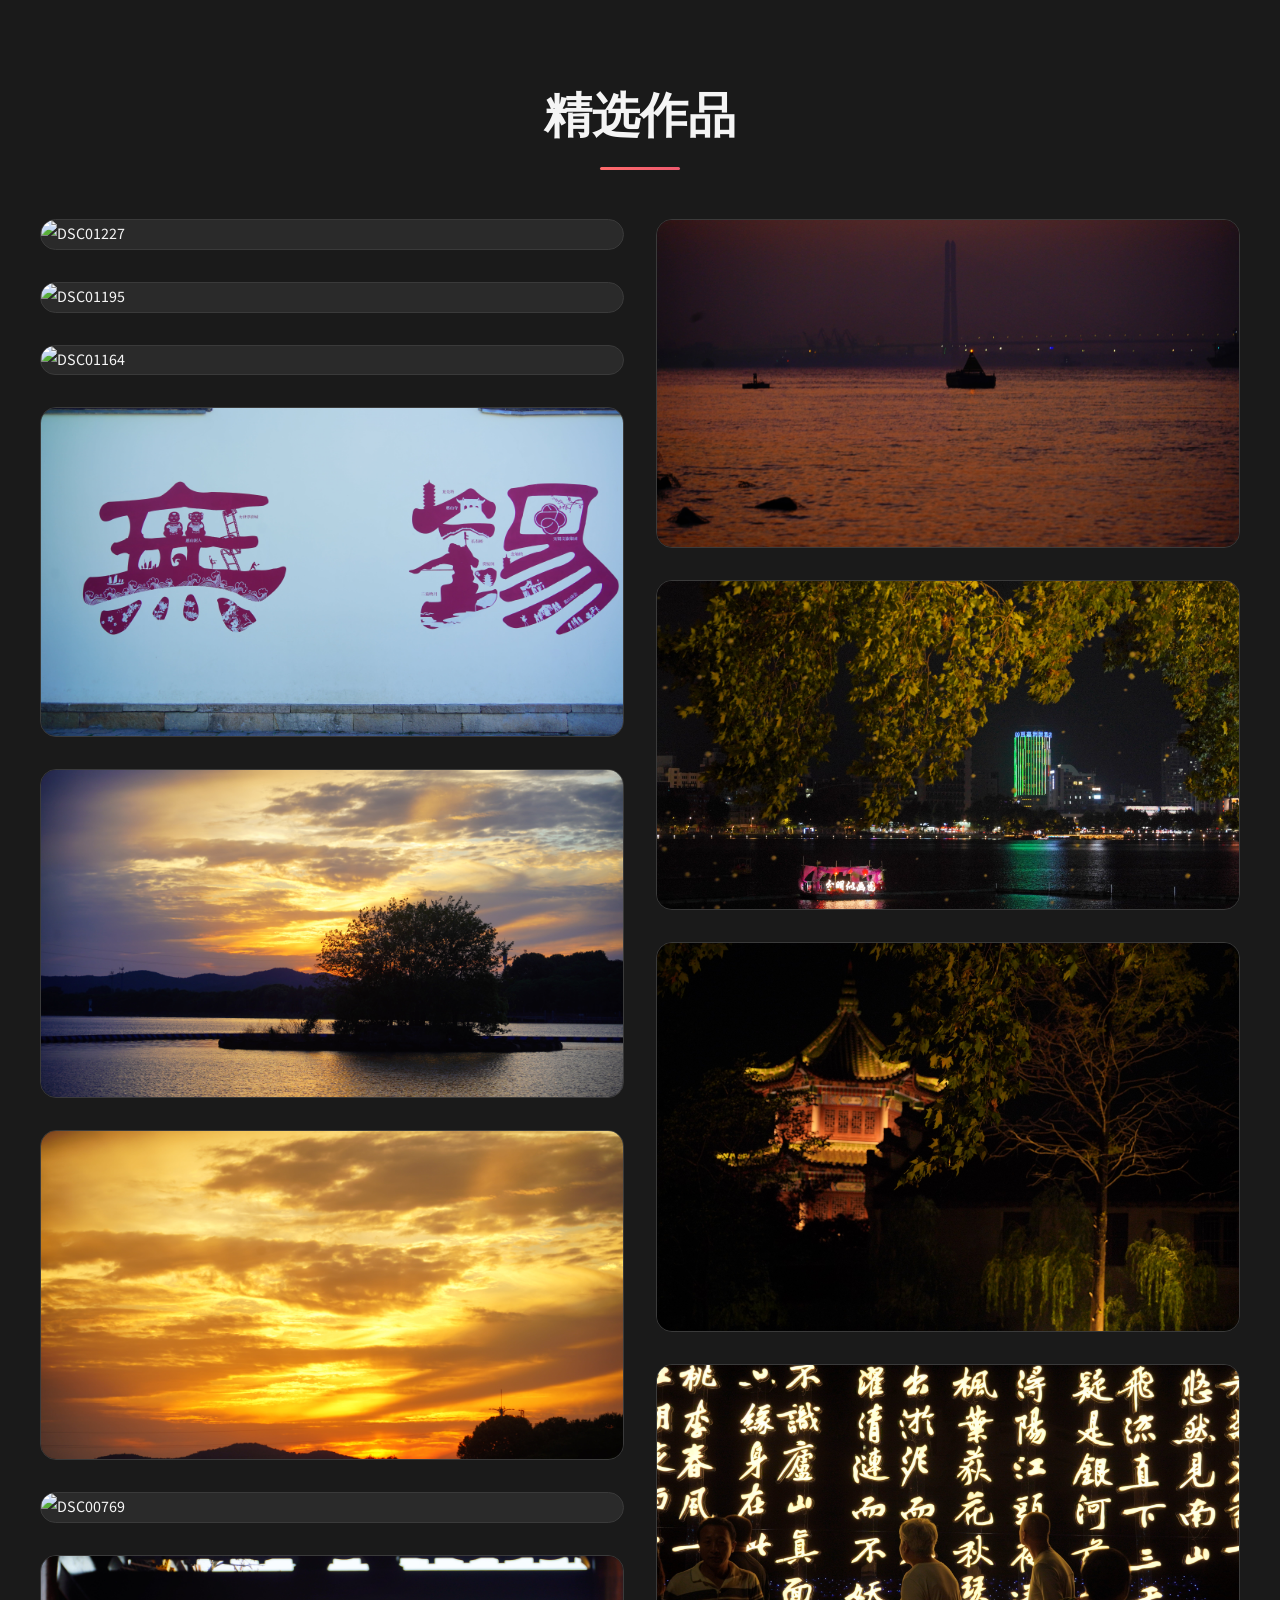
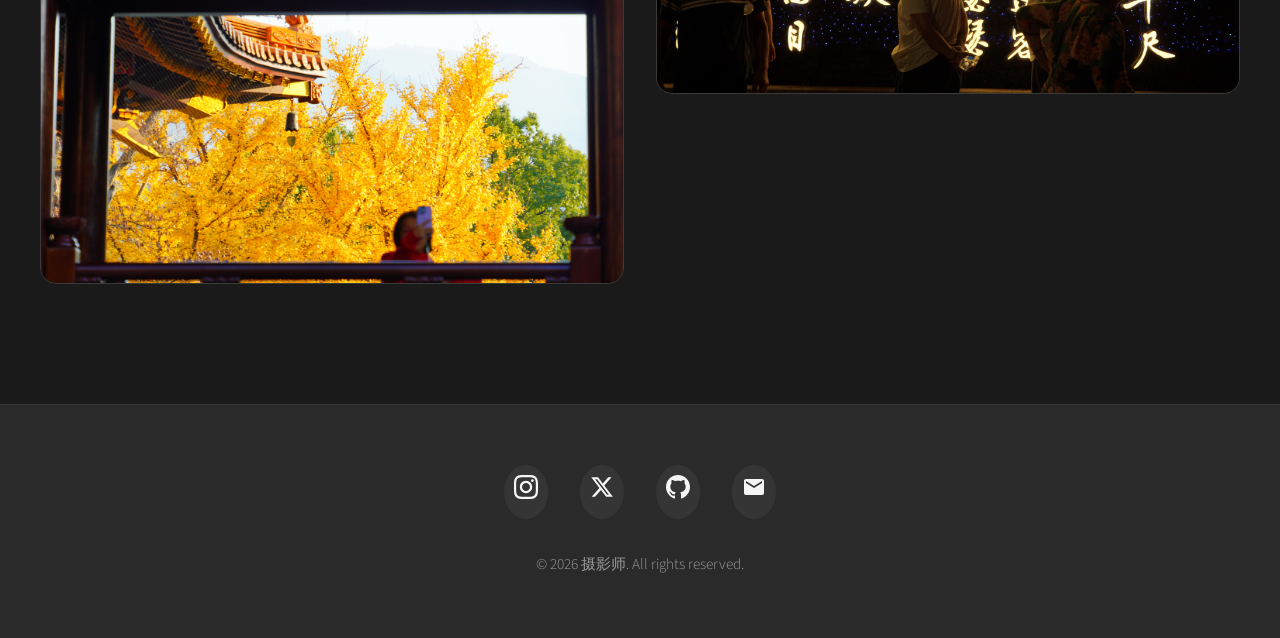
==== commit cc664e67: "Add Gitalk comments system" ====
--- a/index.html
+++ b/index.html
@@ -21,6 +21,9 @@
 
     <!-- 样式表 -->
     <link rel="stylesheet" href="assets/css/style.css">
+
+    <!-- Gitalk 评论系统 CSS -->
+    <link rel="stylesheet" href="https://cdn.jsdelivr.net/npm/gitalk@1/dist/gitalk.css">
 
     <!-- Google Analytics -->
     
@@ -426,5 +429,11 @@
 
     <!-- JavaScript -->
     <script src="assets/js/main.js"></script>
+
+    <!-- Gitalk 评论系统 JS -->
+    <script src="https://cdn.jsdelivr.net/npm/gitalk@1/dist/gitalk.min.js"></script>
+
+    <!-- 评论系统初始化 -->
+    
 </body>
 </html>
--- a/assets/css/style.css
+++ b/assets/css/style.css
@@ -998,3 +998,103 @@
     background: var(--primary-color);
     color: var(--bg-color);
 }
+
+/* ========================================
+   评论系统样式
+   ======================================== */
+.comments-section {
+    background: var(--card-bg);
+    padding: 60px 0 120px;
+    margin-top: 40px;
+    border-top: 1px solid var(--border-color);
+}
+
+.comments-hint {
+    color: var(--text-secondary);
+    font-size: 0.95rem;
+    margin-bottom: 30px;
+    text-align: center;
+}
+
+.gitalk-container {
+    max-width: 900px;
+    margin: 0 auto;
+    padding: 0 20px;
+}
+
+/* Gitalk 样式调整 */
+.gt-container .gt-comment-content {
+    background: rgba(255, 255, 255, 0.03);
+    border-radius: 12px;
+    padding: 20px;
+}
+
+.gt-container .gt-comment-header {
+    border-bottom: 1px solid var(--border-color);
+}
+
+.gt-container .gt-btn-text {
+    color: var(--primary-color);
+}
+
+.gt-container .gt-link {
+    color: var(--primary-color);
+}
+
+.gt-container .gt-header-textarea {
+    background: rgba(255, 255, 255, 0.05);
+    border: 1px solid var(--border-color);
+    color: var(--text-color);
+    border-radius: 12px;
+}
+
+.gt-container .gt-header-preview {
+    background: rgba(255, 255, 255, 0.05);
+    border: 1px solid var(--border-color);
+    color: var(--text-color);
+    border-radius: 12px;
+}
+
+.gt-container .gt-btn {
+    background: var(--primary-color);
+    color: white;
+    border: none;
+    border-radius: 8px;
+    padding: 10px 24px;
+    font-weight: 600;
+    transition: all var(--transition-speed);
+}
+
+.gt-container .gt-btn:hover {
+    transform: translateY(-2px);
+    box-shadow: 0 4px 12px rgba(255, 107, 107, 0.3);
+}
+
+.gt-container .gt-btn-preview {
+    background: transparent;
+    border: 2px solid var(--primary-color);
+    color: var(--primary-color);
+}
+
+.gt-container .gt-btn-preview:hover {
+    background: rgba(255, 107, 107, 0.1);
+    transform: translateY(-2px);
+}
+
+.gt-container .gt-avatar img {
+    border-radius: 50%;
+    border: 2px solid var(--border-color);
+}
+
+.gt-container .gt-meta {
+    color: var(--text-secondary);
+}
+
+.gt-container .gt-header-comment {
+    background: rgba(255, 255, 255, 0.03);
+    border-radius: 12px;
+}
+
+.gt-container .gt-comment-admin .gt-comment-content {
+    border-left: 3px solid var(--primary-color);
+}
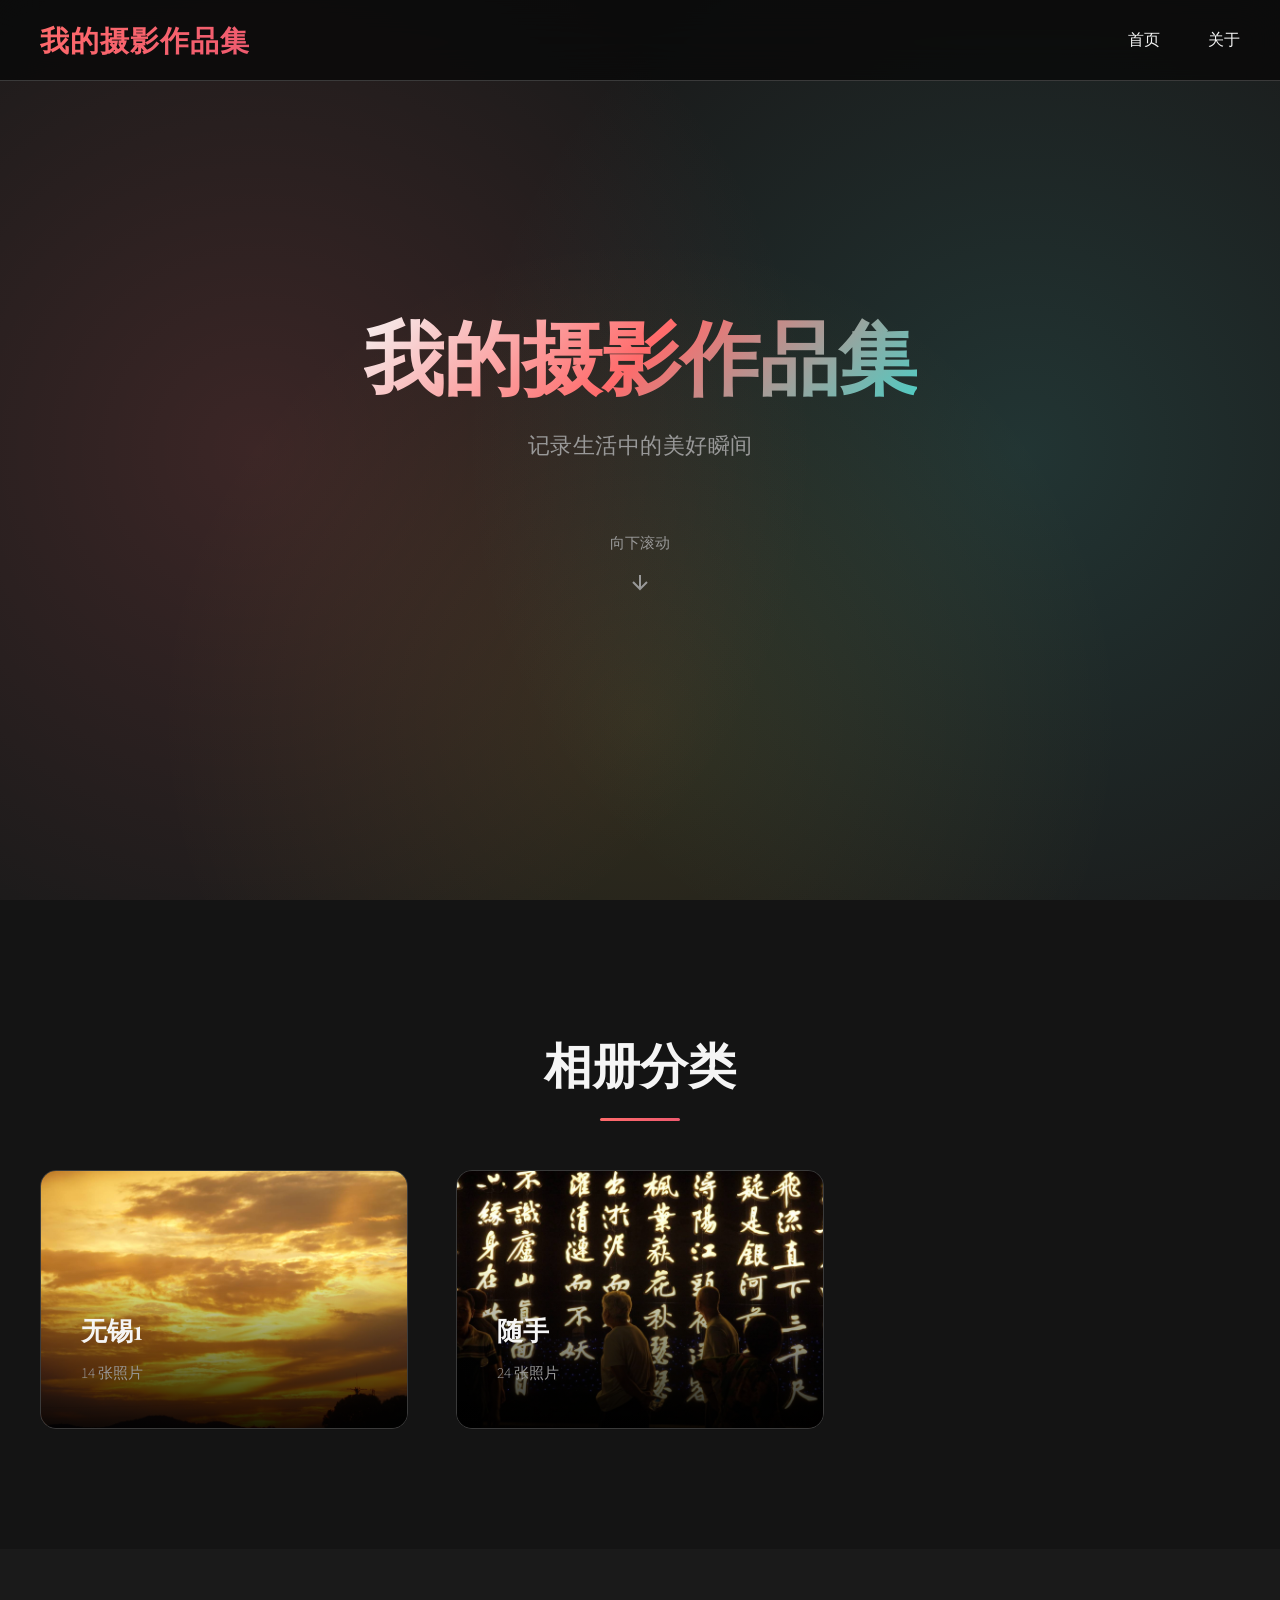
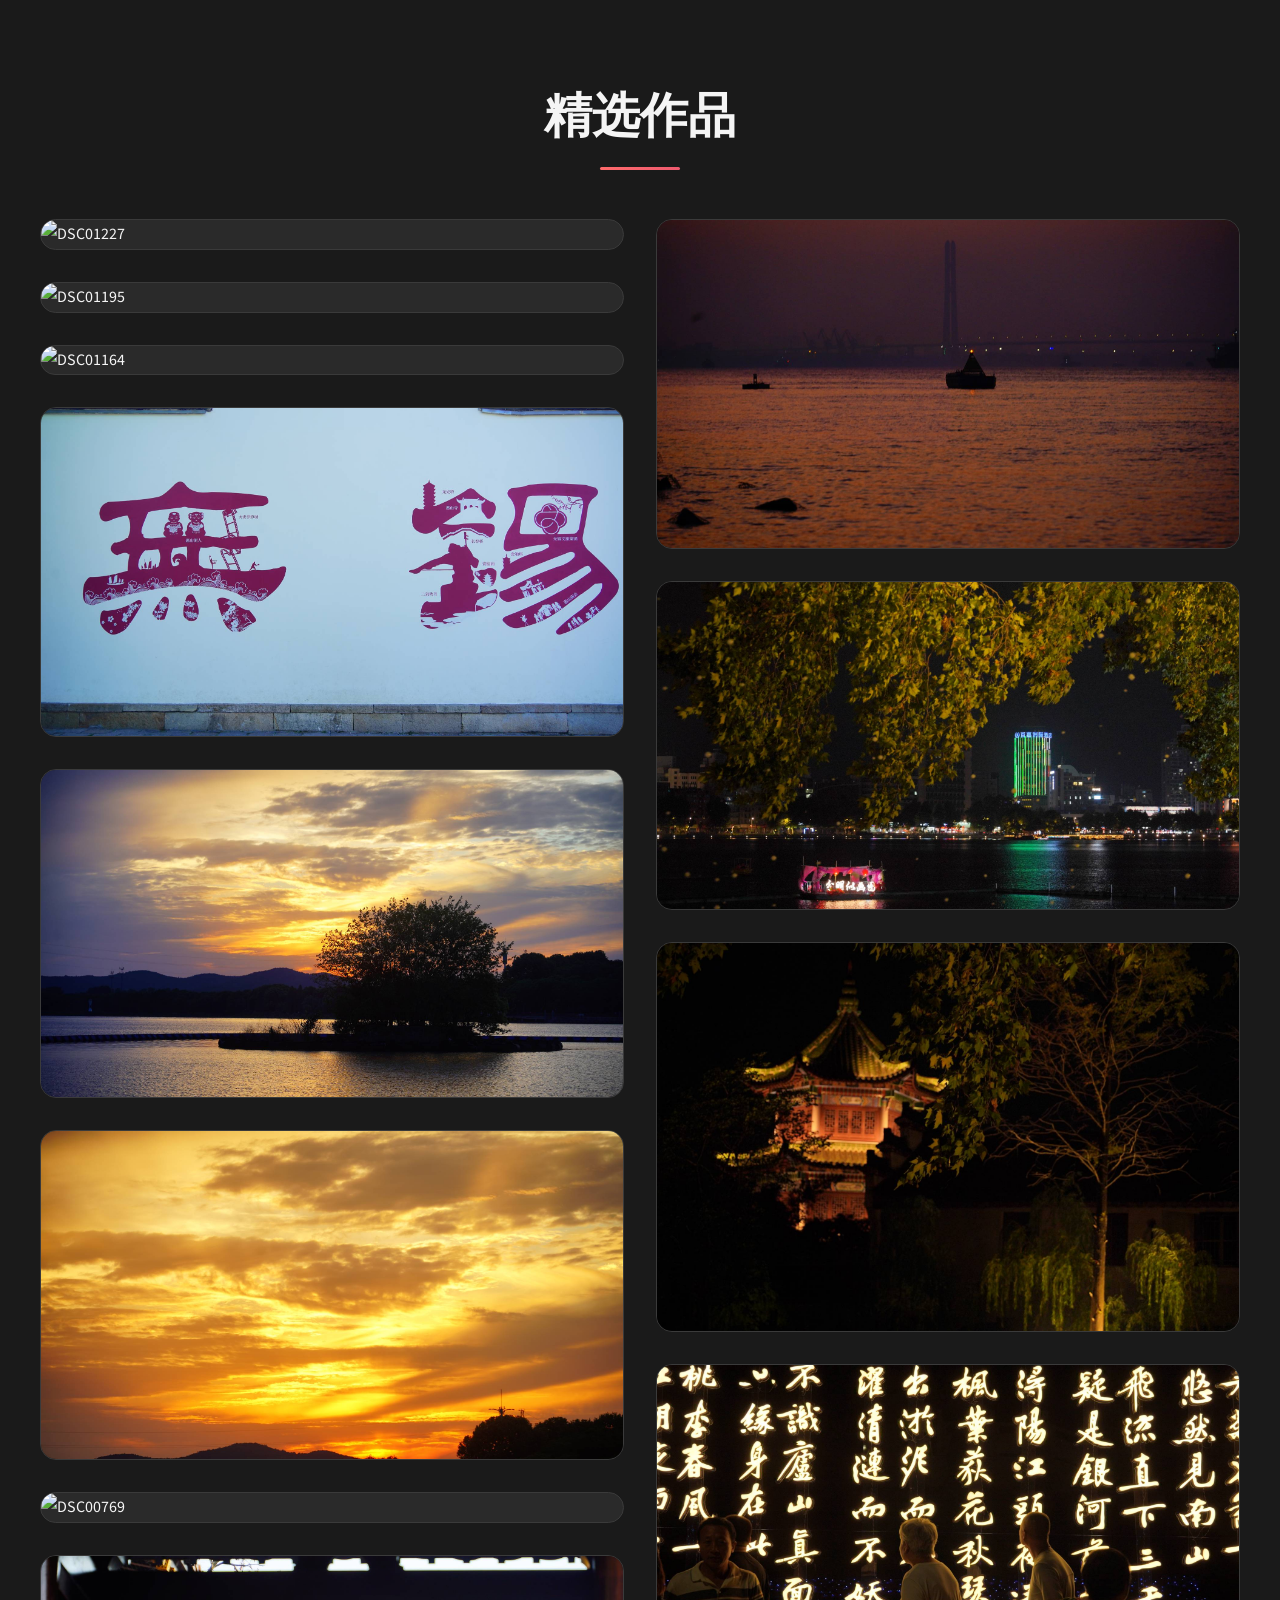
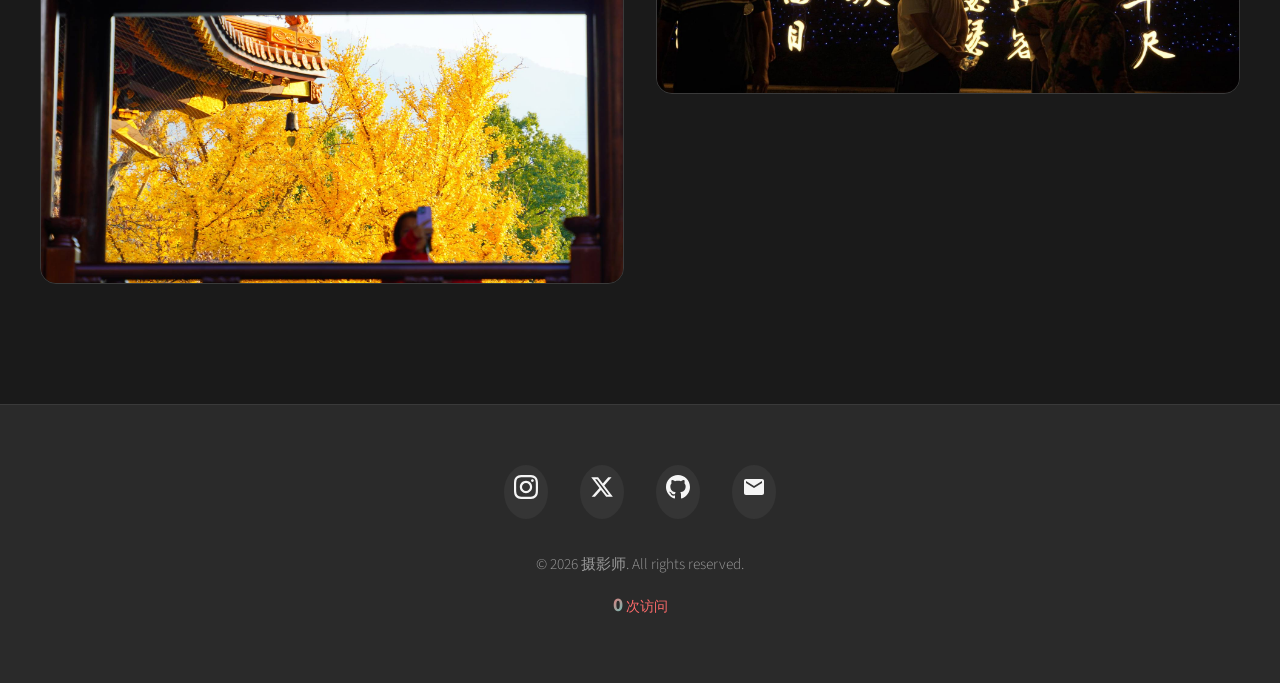
==== commit d9383349: "Optimize images, fix comments, add visitor counter" ====
--- a/index.html
+++ b/index.html
@@ -424,16 +424,66 @@
             <p class="footer-copyright">
                 © 2026 摄影师. All rights reserved.
             </p>
+            <p class="footer-visitor">
+                <span class="visitor-count">0</span> 次访问
+            </p>
         </div>
     </footer>
 
     <!-- JavaScript -->
     <script src="assets/js/main.js"></script>
 
+    <!-- 访客计数器 -->
+    <script>
+        (function() {
+            const countEl = document.querySelector('.visitor-count');
+            if (countEl) {
+                fetch('https://api.countapi.xyz/hit/18870712239.xxz')
+                    .then(res => res.json())
+                    .then(data => {
+                        if (data && data.value) {
+                            countEl.textContent = data.value.toLocaleString();
+                        }
+                    })
+                    .catch(err => {
+                        console.log('Visitor counter error:', err);
+                    });
+            }
+        })();
+    </script>
+
     <!-- Gitalk 评论系统 JS -->
     <script src="https://cdn.jsdelivr.net/npm/gitalk@1/dist/gitalk.min.js"></script>
 
     <!-- 评论系统初始化 -->
+    
+    <script>
+        if ('你的GitHub OAuth Client ID' !== '你的GitHub OAuth Client ID') {
+            const gitalk = new Gitalk({
+                clientID: '你的GitHub OAuth Client ID',
+                clientSecret: '你的GitHub OAuth Client Secret',
+                repo: 'xxz',
+                owner: '18870712239',
+                admin: ["18870712239"],
+                enableHotkey: true,
+                distractionFreeMode: false
+            });
+
+            
+            gitalk.id = location.pathname;
+            gitalk.title = document.title;
+            
+
+            gitalk.render('gitalk-container');
+        } else {
+            document.addEventListener('DOMContentLoaded', function() {
+                const container = document.getElementById('gitalk-container');
+                if (container) {
+                    container.innerHTML = '<div style="text-align: center; padding: 40px; color: #999; font-size: 14px;"><p>评论功能尚未配置，请联系管理员启用</p><p style="margin-top: 10px; font-size: 12px;">如需启用评论，请在 config.py 中配置 GitHub OAuth</p></div>';
+                }
+            });
+        }
+    </script>
     
 </body>
 </html>
--- a/assets/css/style.css
+++ b/assets/css/style.css
@@ -748,6 +748,22 @@
     font-weight: 300;
 }
 
+.footer-visitor {
+    color: var(--primary-color);
+    font-size: 0.9rem;
+    font-weight: 400;
+    margin-top: 10px;
+}
+
+.footer-visitor .visitor-count {
+    font-size: 1.2rem;
+    font-weight: 700;
+    background: linear-gradient(135deg, var(--primary-color), var(--secondary-color));
+    -webkit-background-clip: text;
+    -webkit-text-fill-color: transparent;
+    background-clip: text;
+}
+
 /* ========================================
    响应式设计 - 优化版
    ======================================== */
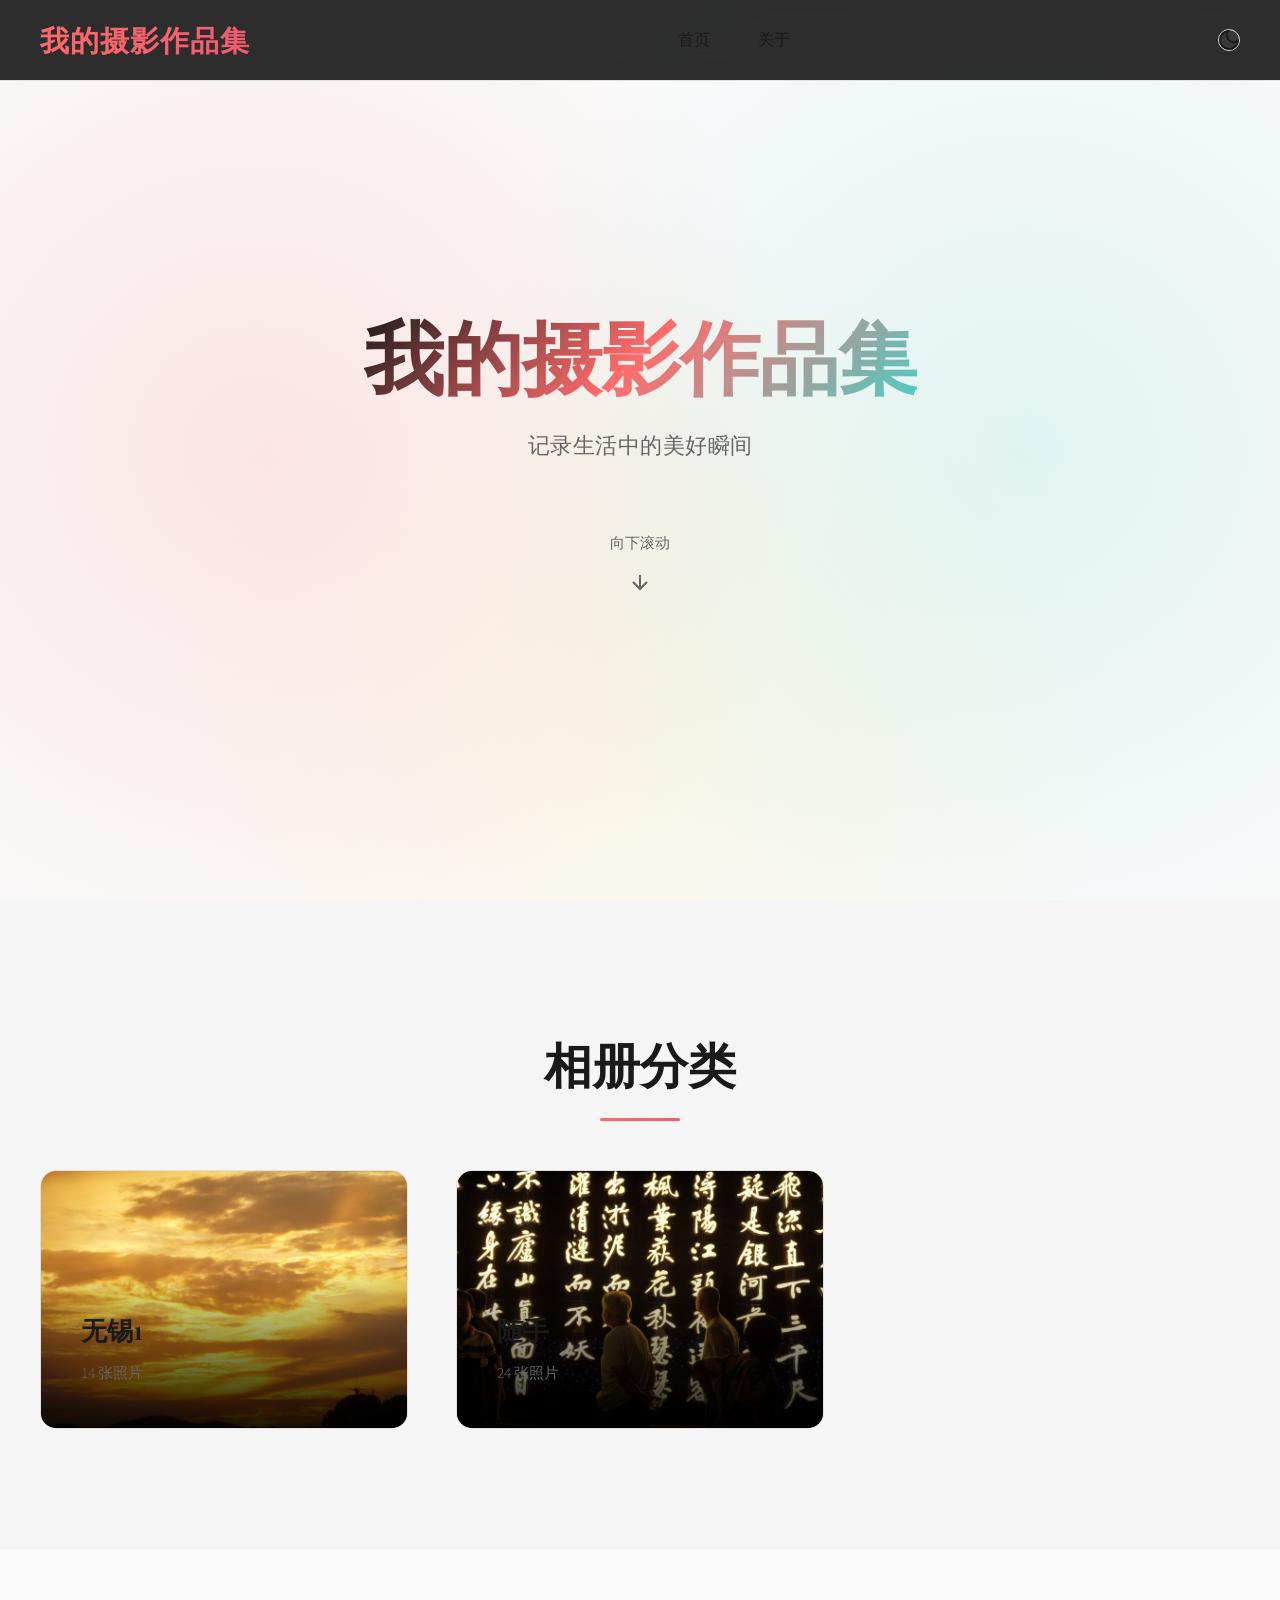
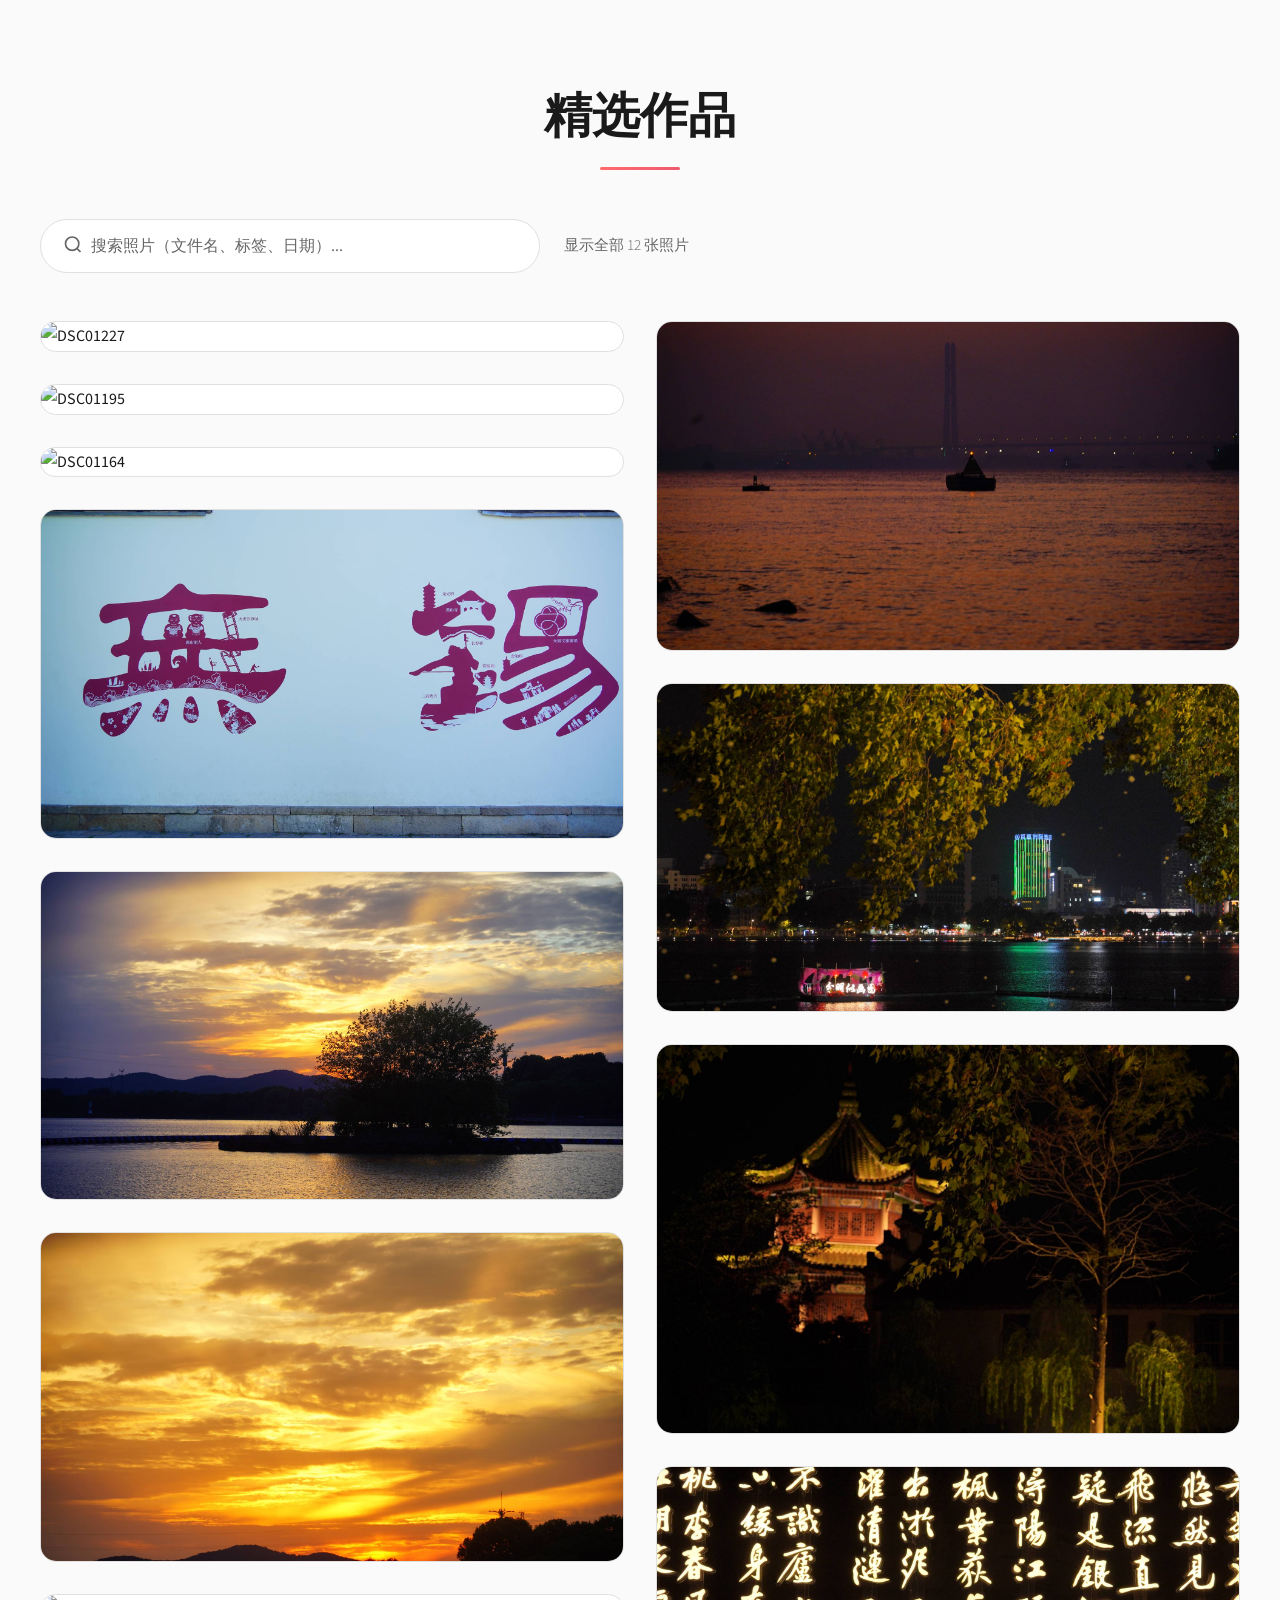
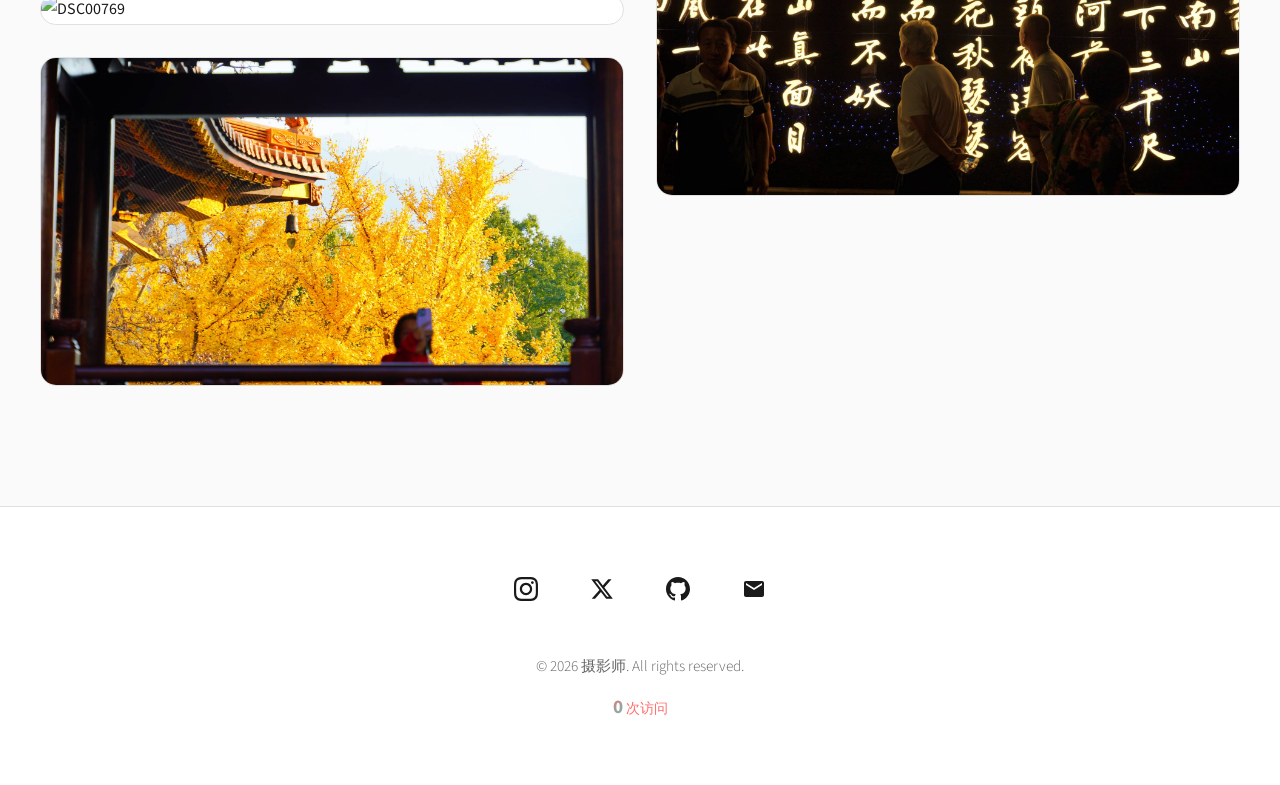
==== commit 3001faf6: "Update: 添加搜索、灯箱优化、主题切换、点赞功能" ====
--- a/index.html
+++ b/index.html
@@ -20,7 +20,7 @@
     <link href="https://fonts.googleapis.com/css2?family=Playfair+Display:wght@400;600;700&family=Source+Sans+Pro:wght@300;400;600&display=swap" rel="stylesheet">
 
     <!-- 样式表 -->
-    <link rel="stylesheet" href="assets/css/style.css">
+    <link rel="stylesheet" href="assets/css/style.css?v=20260620185718">
 
     <!-- Gitalk 评论系统 CSS -->
     <link rel="stylesheet" href="https://cdn.jsdelivr.net/npm/gitalk@1/dist/gitalk.css">
@@ -50,6 +50,22 @@
                 <a href="index.html" class="nav-link">首页</a>
                 <a href="about/index.html" class="nav-link">关于</a>
             </div>
+            <button class="theme-toggle" id="theme-toggle" aria-label="切换主题">
+                <svg class="theme-icon sun" width="24" height="24" viewBox="0 0 24 24" fill="none" stroke="currentColor" stroke-width="2">
+                    <circle cx="12" cy="12" r="5"/>
+                    <line x1="12" y1="1" x2="12" y2="3"/>
+                    <line x1="12" y1="21" x2="12" y2="23"/>
+                    <line x1="4.22" y1="4.22" x2="5.64" y2="5.64"/>
+                    <line x1="18.36" y1="18.36" x2="19.78" y2="19.78"/>
+                    <line x1="1" y1="12" x2="3" y2="12"/>
+                    <line x1="21" y1="12" x2="23" y2="12"/>
+                    <line x1="4.22" y1="19.78" x2="5.64" y2="18.36"/>
+                    <line x1="18.36" y1="5.64" x2="19.78" y2="4.22"/>
+                </svg>
+                <svg class="theme-icon moon" width="24" height="24" viewBox="0 0 24 24" fill="none" stroke="currentColor" stroke-width="2">
+                    <path d="M21 12.79A9 9 0 1 1 11.21 3 7 7 0 0 0 21 12.79z"/>
+                </svg>
+            </button>
             <button class="nav-toggle" aria-label="菜单">
                 <span></span>
                 <span></span>
@@ -119,6 +135,18 @@
 <section class="gallery">
     <div class="container">
         <h2 class="section-title">精选作品</h2>
+        <div class="search-container">
+            <div class="search-box">
+                <input type="text" id="search-input" placeholder="搜索照片（文件名、标签、日期）..." class="search-input">
+                <button class="search-btn" type="button">
+                    <svg width="20" height="20" viewBox="0 0 24 24" fill="none" stroke="currentColor" stroke-width="2">
+                        <circle cx="11" cy="11" r="8"/>
+                        <path d="M21 21l-4.35-4.35"/>
+                    </svg>
+                </button>
+            </div>
+            <div class="search-stats" id="search-stats">显示全部 12 张照片</div>
+        </div>
         <div class="masonry-grid" id="photo-grid">
             
             <div class="masonry-item" data-album="无锡1">
@@ -137,6 +165,12 @@
                         <p class="photo-camera">ILCE-7C</p>
                         
                     </div>
+                    <button class="photo-like-btn" data-photo-id="DSC01227.JPG" aria-label="点赞">
+                        <svg class="like-icon" width="20" height="20" viewBox="0 0 24 24" fill="none" stroke="currentColor" stroke-width="2">
+                            <path d="M20.84 4.61a5.5 5.5 0 0 0-7.78 0L12 5.67l-1.06-1.06a5.5 5.5 0 0 0-7.78 7.78l1.06 1.06L12 21.23l7.78-7.78 1.06-1.06a5.5 5.5 0 0 0 0-7.78z"/>
+                        </svg>
+                        <span class="like-count">0</span>
+                    </button>
                 </div>
             </div>
             
@@ -156,6 +190,12 @@
                         <p class="photo-camera">ILCE-7C</p>
                         
                     </div>
+                    <button class="photo-like-btn" data-photo-id="DSC01195.JPG" aria-label="点赞">
+                        <svg class="like-icon" width="20" height="20" viewBox="0 0 24 24" fill="none" stroke="currentColor" stroke-width="2">
+                            <path d="M20.84 4.61a5.5 5.5 0 0 0-7.78 0L12 5.67l-1.06-1.06a5.5 5.5 0 0 0-7.78 7.78l1.06 1.06L12 21.23l7.78-7.78 1.06-1.06a5.5 5.5 0 0 0 0-7.78z"/>
+                        </svg>
+                        <span class="like-count">0</span>
+                    </button>
                 </div>
             </div>
             
@@ -175,6 +215,12 @@
                         <p class="photo-camera">ILCE-7C</p>
                         
                     </div>
+                    <button class="photo-like-btn" data-photo-id="DSC01164.JPG" aria-label="点赞">
+                        <svg class="like-icon" width="20" height="20" viewBox="0 0 24 24" fill="none" stroke="currentColor" stroke-width="2">
+                            <path d="M20.84 4.61a5.5 5.5 0 0 0-7.78 0L12 5.67l-1.06-1.06a5.5 5.5 0 0 0-7.78 7.78l1.06 1.06L12 21.23l7.78-7.78 1.06-1.06a5.5 5.5 0 0 0 0-7.78z"/>
+                        </svg>
+                        <span class="like-count">0</span>
+                    </button>
                 </div>
             </div>
             
@@ -194,6 +240,12 @@
                         <p class="photo-camera">ILCE-7C</p>
                         
                     </div>
+                    <button class="photo-like-btn" data-photo-id="DSC01163.JPG" aria-label="点赞">
+                        <svg class="like-icon" width="20" height="20" viewBox="0 0 24 24" fill="none" stroke="currentColor" stroke-width="2">
+                            <path d="M20.84 4.61a5.5 5.5 0 0 0-7.78 0L12 5.67l-1.06-1.06a5.5 5.5 0 0 0-7.78 7.78l1.06 1.06L12 21.23l7.78-7.78 1.06-1.06a5.5 5.5 0 0 0 0-7.78z"/>
+                        </svg>
+                        <span class="like-count">0</span>
+                    </button>
                 </div>
             </div>
             
@@ -213,6 +265,12 @@
                         <p class="photo-camera">ILCE-7C</p>
                         
                     </div>
+                    <button class="photo-like-btn" data-photo-id="DSC01148.JPG" aria-label="点赞">
+                        <svg class="like-icon" width="20" height="20" viewBox="0 0 24 24" fill="none" stroke="currentColor" stroke-width="2">
+                            <path d="M20.84 4.61a5.5 5.5 0 0 0-7.78 0L12 5.67l-1.06-1.06a5.5 5.5 0 0 0-7.78 7.78l1.06 1.06L12 21.23l7.78-7.78 1.06-1.06a5.5 5.5 0 0 0 0-7.78z"/>
+                        </svg>
+                        <span class="like-count">0</span>
+                    </button>
                 </div>
             </div>
             
@@ -232,6 +290,12 @@
                         <p class="photo-camera">ILCE-7C</p>
                         
                     </div>
+                    <button class="photo-like-btn" data-photo-id="DSC01144.JPG" aria-label="点赞">
+                        <svg class="like-icon" width="20" height="20" viewBox="0 0 24 24" fill="none" stroke="currentColor" stroke-width="2">
+                            <path d="M20.84 4.61a5.5 5.5 0 0 0-7.78 0L12 5.67l-1.06-1.06a5.5 5.5 0 0 0-7.78 7.78l1.06 1.06L12 21.23l7.78-7.78 1.06-1.06a5.5 5.5 0 0 0 0-7.78z"/>
+                        </svg>
+                        <span class="like-count">0</span>
+                    </button>
                 </div>
             </div>
             
@@ -251,6 +315,12 @@
                         <p class="photo-camera">ILCE-7C</p>
                         
                     </div>
+                    <button class="photo-like-btn" data-photo-id="DSC00769.JPG" aria-label="点赞">
+                        <svg class="like-icon" width="20" height="20" viewBox="0 0 24 24" fill="none" stroke="currentColor" stroke-width="2">
+                            <path d="M20.84 4.61a5.5 5.5 0 0 0-7.78 0L12 5.67l-1.06-1.06a5.5 5.5 0 0 0-7.78 7.78l1.06 1.06L12 21.23l7.78-7.78 1.06-1.06a5.5 5.5 0 0 0 0-7.78z"/>
+                        </svg>
+                        <span class="like-count">0</span>
+                    </button>
                 </div>
             </div>
             
@@ -270,6 +340,12 @@
                         <p class="photo-camera">ILCE-7C</p>
                         
                     </div>
+                    <button class="photo-like-btn" data-photo-id="DSC00765.JPG" aria-label="点赞">
+                        <svg class="like-icon" width="20" height="20" viewBox="0 0 24 24" fill="none" stroke="currentColor" stroke-width="2">
+                            <path d="M20.84 4.61a5.5 5.5 0 0 0-7.78 0L12 5.67l-1.06-1.06a5.5 5.5 0 0 0-7.78 7.78l1.06 1.06L12 21.23l7.78-7.78 1.06-1.06a5.5 5.5 0 0 0 0-7.78z"/>
+                        </svg>
+                        <span class="like-count">0</span>
+                    </button>
                 </div>
             </div>
             
@@ -289,6 +365,12 @@
                         <p class="photo-camera">ILCE-7C</p>
                         
                     </div>
+                    <button class="photo-like-btn" data-photo-id="DSC00730.JPG" aria-label="点赞">
+                        <svg class="like-icon" width="20" height="20" viewBox="0 0 24 24" fill="none" stroke="currentColor" stroke-width="2">
+                            <path d="M20.84 4.61a5.5 5.5 0 0 0-7.78 0L12 5.67l-1.06-1.06a5.5 5.5 0 0 0-7.78 7.78l1.06 1.06L12 21.23l7.78-7.78 1.06-1.06a5.5 5.5 0 0 0 0-7.78z"/>
+                        </svg>
+                        <span class="like-count">0</span>
+                    </button>
                 </div>
             </div>
             
@@ -308,6 +390,12 @@
                         <p class="photo-camera">ILCE-7C</p>
                         
                     </div>
+                    <button class="photo-like-btn" data-photo-id="DSC00098.JPG" aria-label="点赞">
+                        <svg class="like-icon" width="20" height="20" viewBox="0 0 24 24" fill="none" stroke="currentColor" stroke-width="2">
+                            <path d="M20.84 4.61a5.5 5.5 0 0 0-7.78 0L12 5.67l-1.06-1.06a5.5 5.5 0 0 0-7.78 7.78l1.06 1.06L12 21.23l7.78-7.78 1.06-1.06a5.5 5.5 0 0 0 0-7.78z"/>
+                        </svg>
+                        <span class="like-count">0</span>
+                    </button>
                 </div>
             </div>
             
@@ -327,6 +415,12 @@
                         <p class="photo-camera">ILCE-7C</p>
                         
                     </div>
+                    <button class="photo-like-btn" data-photo-id="DSC00087.JPG" aria-label="点赞">
+                        <svg class="like-icon" width="20" height="20" viewBox="0 0 24 24" fill="none" stroke="currentColor" stroke-width="2">
+                            <path d="M20.84 4.61a5.5 5.5 0 0 0-7.78 0L12 5.67l-1.06-1.06a5.5 5.5 0 0 0-7.78 7.78l1.06 1.06L12 21.23l7.78-7.78 1.06-1.06a5.5 5.5 0 0 0 0-7.78z"/>
+                        </svg>
+                        <span class="like-count">0</span>
+                    </button>
                 </div>
             </div>
             
@@ -346,6 +440,12 @@
                         <p class="photo-camera">ILCE-7C</p>
                         
                     </div>
+                    <button class="photo-like-btn" data-photo-id="DSC00046.JPG" aria-label="点赞">
+                        <svg class="like-icon" width="20" height="20" viewBox="0 0 24 24" fill="none" stroke="currentColor" stroke-width="2">
+                            <path d="M20.84 4.61a5.5 5.5 0 0 0-7.78 0L12 5.67l-1.06-1.06a5.5 5.5 0 0 0-7.78 7.78l1.06 1.06L12 21.23l7.78-7.78 1.06-1.06a5.5 5.5 0 0 0 0-7.78z"/>
+                        </svg>
+                        <span class="like-count">0</span>
+                    </button>
                 </div>
             </div>
             
@@ -371,6 +471,45 @@
                 <path d="M9 18l6-6-6-6"/>
             </svg>
         </button>
+        <div class="modal-toolbar">
+            <button class="modal-tool-btn" id="modal-zoom-in" aria-label="放大">
+                <svg width="24" height="24" viewBox="0 0 24 24" fill="none" stroke="currentColor" stroke-width="2">
+                    <circle cx="11" cy="11" r="8"/>
+                    <path d="M21 21l-4.35-4.35"/>
+                    <line x1="11" y1="5" x2="11" y2="17"/>
+                    <line x1="5" y1="11" x2="17" y2="11"/>
+                </svg>
+            </button>
+            <button class="modal-tool-btn" id="modal-zoom-out" aria-label="缩小">
+                <svg width="24" height="24" viewBox="0 0 24 24" fill="none" stroke="currentColor" stroke-width="2">
+                    <circle cx="11" cy="11" r="8"/>
+                    <line x1="11" y1="5" x2="11" y2="17"/>
+                </svg>
+            </button>
+            <button class="modal-tool-btn" id="modal-reset" aria-label="重置大小">
+                <svg width="24" height="24" viewBox="0 0 24 24" fill="none" stroke="currentColor" stroke-width="2">
+                    <path d="M3 12a9 9 0 1 0 9-9 9.75 9.75 0 0 0-6.74 2.74L3 8"/>
+                    <path d="M3 3v5h5"/>
+                </svg>
+            </button>
+            <div class="modal-tool-divider"></div>
+            <button class="modal-tool-btn" id="modal-download" aria-label="下载原图">
+                <svg width="24" height="24" viewBox="0 0 24 24" fill="none" stroke="currentColor" stroke-width="2">
+                    <path d="M21 15v4a2 2 0 0 1-2 2H5a2 2 0 0 1-2-2v-4"/>
+                    <polyline points="7 10 12 15 17 10"/>
+                    <line x1="12" y1="15" x2="12" y2="3"/>
+                </svg>
+            </button>
+            <button class="modal-tool-btn" id="modal-share" aria-label="分享">
+                <svg width="24" height="24" viewBox="0 0 24 24" fill="none" stroke="currentColor" stroke-width="2">
+                    <circle cx="18" cy="5" r="3"/>
+                    <circle cx="6" cy="12" r="3"/>
+                    <circle cx="18" cy="19" r="3"/>
+                    <line x1="8.59" y1="13.51" x2="15.42" y2="17.49"/>
+                    <line x1="15.41" y1="6.51" x2="8.59" y2="10.49"/>
+                </svg>
+            </button>
+        </div>
         <div class="modal-image-container">
             <img src="" alt="" class="modal-image" id="modal-image">
         </div>
@@ -431,7 +570,7 @@
     </footer>
 
     <!-- JavaScript -->
-    <script src="assets/js/main.js"></script>
+    <script src="assets/js/main.js?v=20260620185718"></script>
 
     <!-- 访客计数器 -->
     <script>
--- a/assets/css/style.css
+++ b/assets/css/style.css
@@ -20,6 +20,16 @@
     --border-radius: 16px;
 }
 
+body.light-theme {
+    --bg-color: #fafafa;
+    --bg-secondary: #f5f5f5;
+    --text-color: #1a1a1a;
+    --text-secondary: #666666;
+    --card-bg: #ffffff;
+    --border-color: #e0e0e0;
+    --shadow-color: rgba(0, 0, 0, 0.15);
+}
+
 /* 全局样式 */
 * {
     margin: 0;
@@ -121,6 +131,46 @@
 
 .nav-link:hover::after {
     width: 100%;
+}
+
+.theme-toggle {
+    background: rgba(255, 255, 255, 0.05);
+    border: 1px solid var(--border-color);
+    border-radius: 50%;
+    cursor: pointer;
+    padding: 10px;
+    color: var(--text-color);
+    transition: all var(--transition-speed);
+    display: flex;
+    align-items: center;
+    justify-content: center;
+}
+
+.theme-toggle:hover {
+    background: var(--primary-color);
+    border-color: var(--primary-color);
+    transform: rotate(180deg);
+}
+
+.theme-icon {
+    position: absolute;
+    transition: opacity var(--transition-speed);
+}
+
+.theme-icon.sun {
+    opacity: 1;
+}
+
+.theme-icon.moon {
+    opacity: 0;
+}
+
+body.light-theme .theme-icon.sun {
+    opacity: 0;
+}
+
+body.light-theme .theme-icon.moon {
+    opacity: 1;
 }
 
 .nav-toggle {
@@ -331,6 +381,119 @@
 }
 
 /* ========================================
+   搜索框样式
+   ======================================== */
+.search-container {
+    margin-bottom: 3rem;
+    display: flex;
+    align-items: center;
+    gap: 1.5rem;
+    flex-wrap: wrap;
+}
+
+.search-box {
+    position: relative;
+    flex: 1;
+    min-width: 300px;
+    max-width: 500px;
+}
+
+.search-input {
+    width: 100%;
+    padding: 15px 20px 15px 50px;
+    background: var(--card-bg);
+    border: 1px solid var(--border-color);
+    border-radius: 50px;
+    color: var(--text-color);
+    font-size: 1rem;
+    font-family: inherit;
+    transition: all var(--transition-speed);
+    outline: none;
+}
+
+.search-input:focus {
+    border-color: var(--primary-color);
+    box-shadow: 0 0 0 3px rgba(255, 107, 107, 0.1);
+}
+
+.search-input::placeholder {
+    color: var(--text-secondary);
+}
+
+.search-btn {
+    position: absolute;
+    left: 18px;
+    top: 50%;
+    transform: translateY(-50%);
+    background: none;
+    border: none;
+    color: var(--text-secondary);
+    cursor: pointer;
+    padding: 5px;
+    transition: color var(--transition-speed);
+}
+
+.search-btn:hover {
+    color: var(--primary-color);
+}
+
+.search-stats {
+    color: var(--text-secondary);
+    font-size: 0.95rem;
+    font-weight: 300;
+}
+
+/* ========================================
+   点赞按钮样式
+   ======================================== */
+.photo-like-btn {
+    position: absolute;
+    top: 15px;
+    right: 15px;
+    display: flex;
+    align-items: center;
+    gap: 6px;
+    background: rgba(0, 0, 0, 0.6);
+    backdrop-filter: blur(5px);
+    border: none;
+    border-radius: 20px;
+    padding: 8px 14px;
+    color: var(--text-color);
+    font-size: 0.85rem;
+    font-weight: 500;
+    cursor: pointer;
+    transition: all var(--transition-speed);
+    z-index: 10;
+    opacity: 0;
+}
+
+.photo-card:hover .photo-like-btn {
+    opacity: 1;
+}
+
+.photo-like-btn:hover {
+    background: var(--primary-color);
+    transform: scale(1.05);
+}
+
+.photo-like-btn.liked {
+    background: var(--primary-color);
+    opacity: 1;
+}
+
+.photo-like-btn.liked .like-icon {
+    fill: currentColor;
+}
+
+.like-icon {
+    transition: fill var(--transition-speed);
+}
+
+.like-count {
+    font-size: 0.8rem;
+}
+
+/* ========================================
    照片墙（瀑布流）- 优化版
    ======================================== */
 .gallery {
@@ -436,6 +599,81 @@
     height: 100%;
     display: flex;
     flex-direction: column;
+}
+
+.modal-toolbar {
+    position: absolute;
+    top: 100px;
+    right: 30px;
+    z-index: 20;
+    display: flex;
+    flex-direction: column;
+    gap: 10px;
+    background: rgba(255, 255, 255, 0.1);
+    backdrop-filter: blur(10px);
+    border-radius: 12px;
+    padding: 10px;
+    border: 1px solid var(--border-color);
+}
+
+.modal-tool-btn {
+    background: rgba(255, 255, 255, 0.05);
+    border: none;
+    color: var(--text-color);
+    cursor: pointer;
+    padding: 12px;
+    border-radius: 8px;
+    transition: all var(--transition-speed);
+    display: flex;
+    align-items: center;
+    justify-content: center;
+}
+
+.modal-tool-btn:hover {
+    background: var(--primary-color);
+    transform: translateY(-2px);
+}
+
+.modal-tool-divider {
+    height: 1px;
+    background: var(--border-color);
+    margin: 5px 0;
+}
+
+.modal-zoom-level {
+    position: absolute;
+    top: 30px;
+    right: 30px;
+    z-index: 20;
+    background: rgba(255, 255, 255, 0.1);
+    backdrop-filter: blur(10px);
+    border-radius: 8px;
+    padding: 8px 16px;
+    color: var(--text-color);
+    font-size: 0.9rem;
+    font-weight: 500;
+}
+
+.modal-toast {
+    position: fixed;
+    bottom: 40px;
+    left: 50%;
+    transform: translateX(-50%) translateY(100px);
+    background: var(--primary-color);
+    color: white;
+    padding: 15px 30px;
+    border-radius: 50px;
+    font-size: 0.95rem;
+    font-weight: 500;
+    z-index: 3000;
+    opacity: 0;
+    transition: all 0.3s ease;
+    box-shadow: 0 10px 30px rgba(255, 107, 107, 0.3);
+}
+
+.modal-toast.active {
+    opacity: 1;
+    transform: translateX(-50%) translateY(0);
 }
 
 .modal-close {
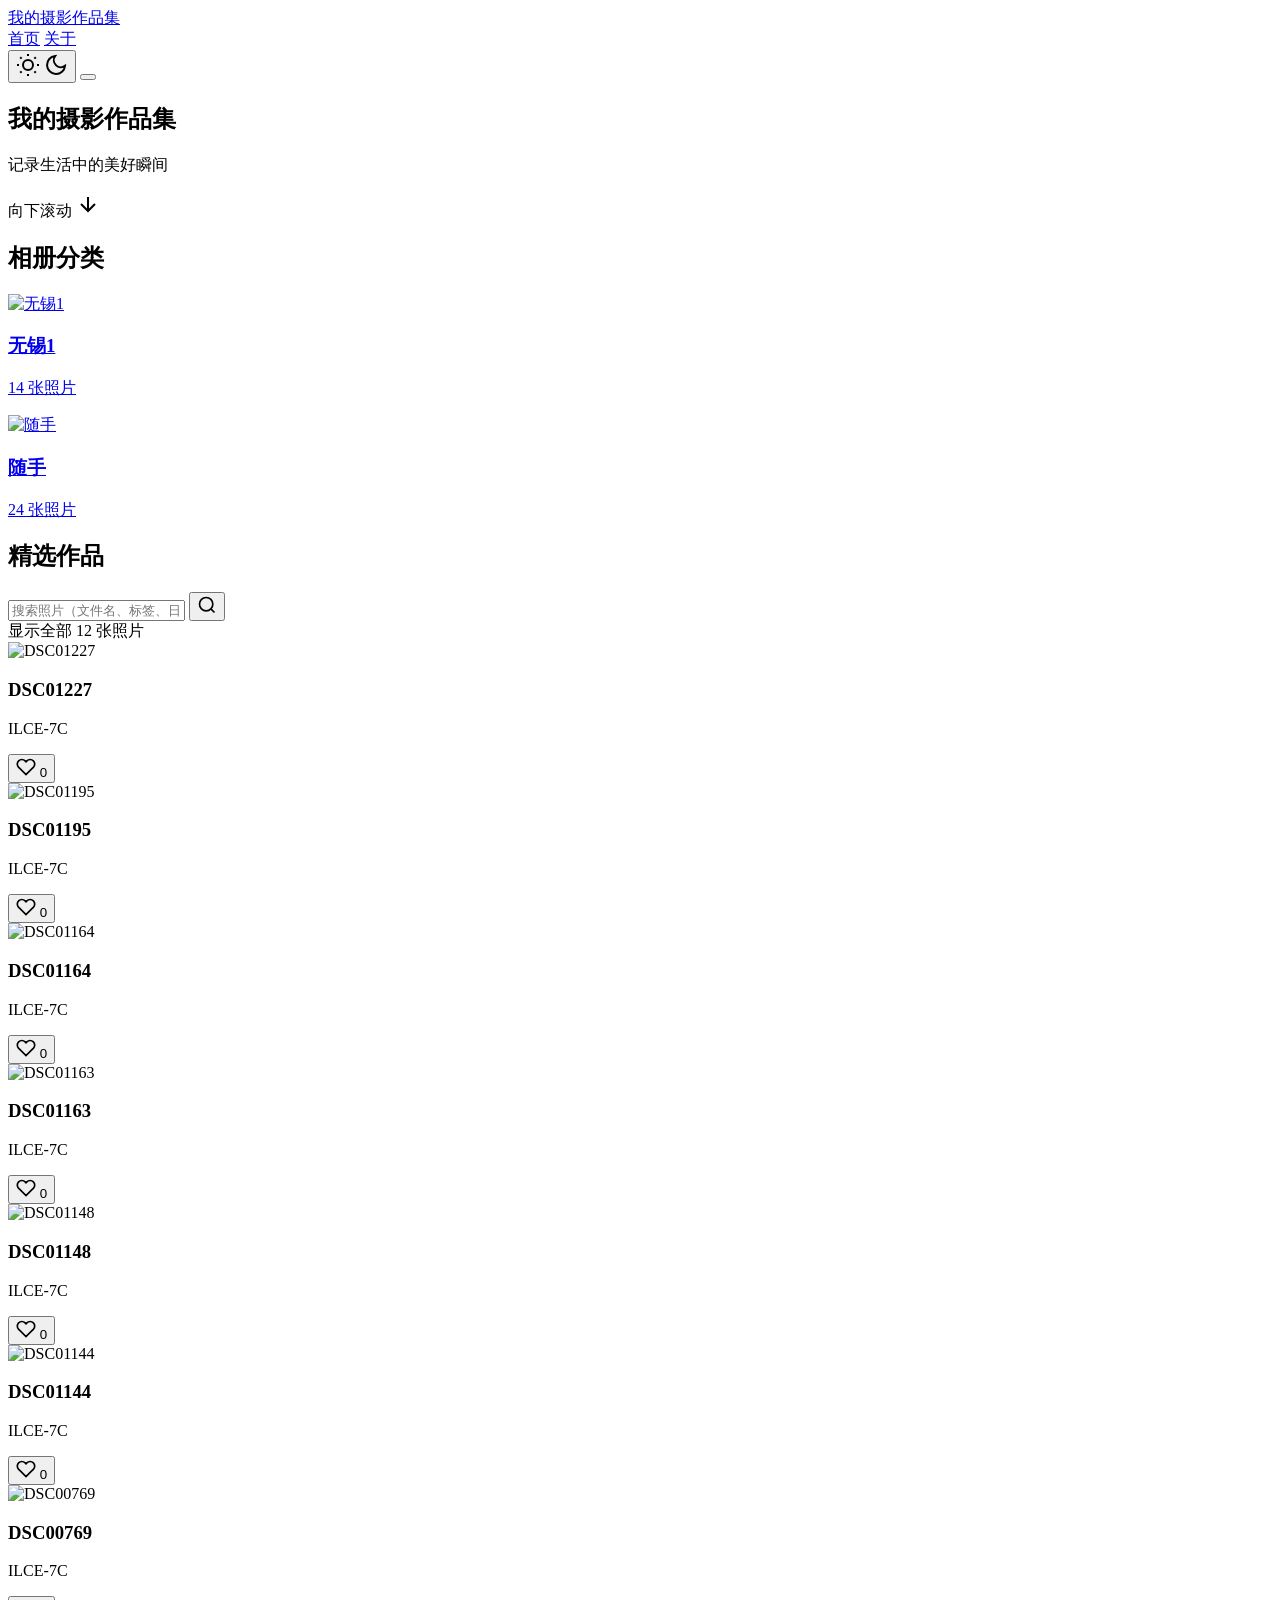
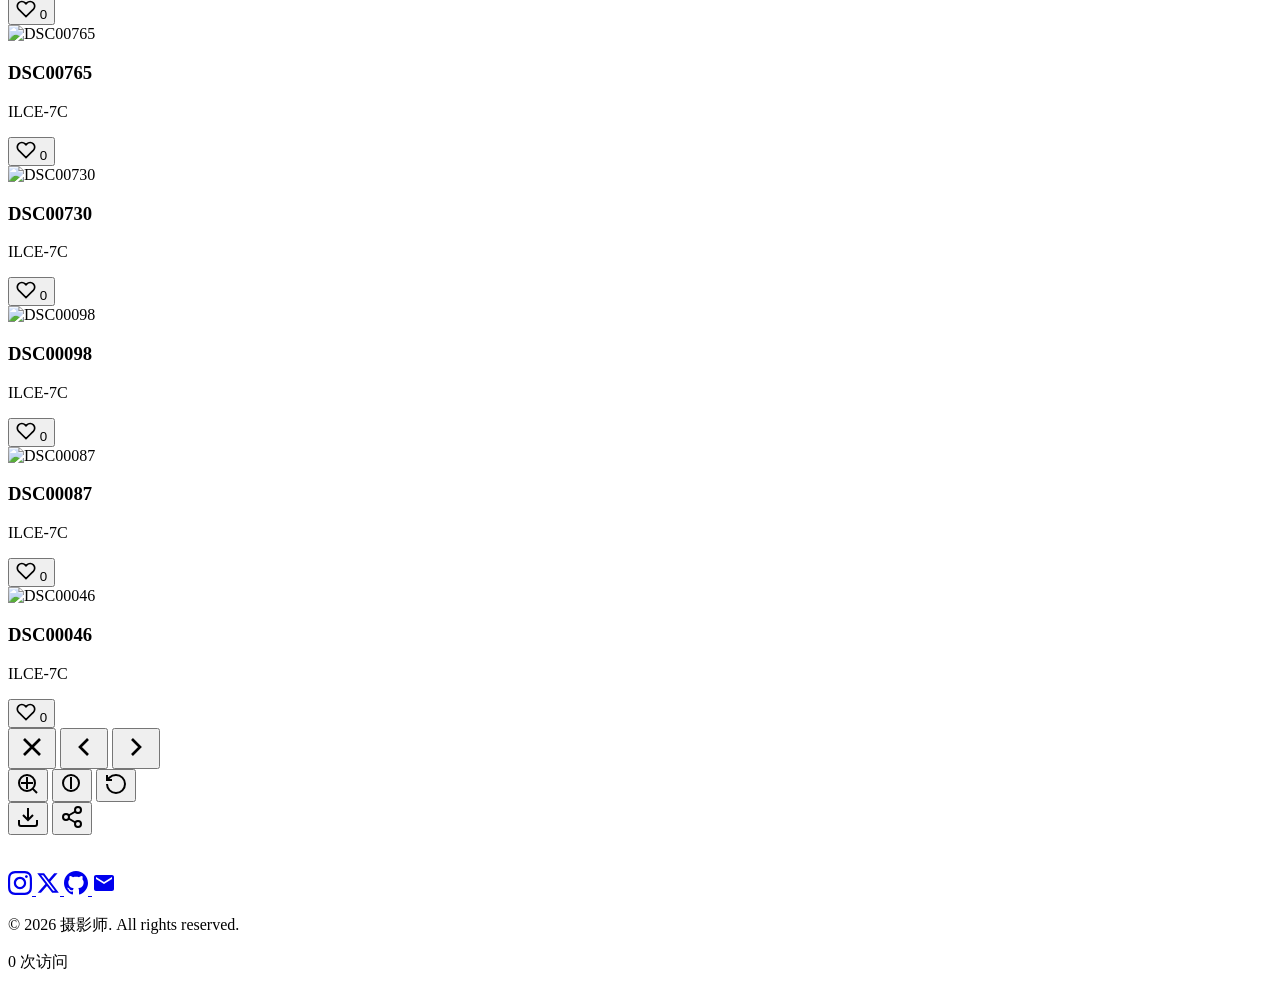
==== commit e4906a05: "修复路径问题，使用绝对路径" ====
--- a/index.html
+++ b/index.html
@@ -20,7 +20,7 @@
     <link href="https://fonts.googleapis.com/css2?family=Playfair+Display:wght@400;600;700&family=Source+Sans+Pro:wght@300;400;600&display=swap" rel="stylesheet">
 
     <!-- 样式表 -->
-    <link rel="stylesheet" href="assets/css/style.css?v=20260620185718">
+    <link rel="stylesheet" href="/xxz/assets/css/style.css?v=20260622220827">
 
     <!-- Gitalk 评论系统 CSS -->
     <link rel="stylesheet" href="https://cdn.jsdelivr.net/npm/gitalk@1/dist/gitalk.css">
@@ -43,12 +43,12 @@
     <!-- 导航栏 -->
     <nav class="navbar">
         <div class="nav-container">
-            <a href="index.html" class="nav-logo">
+            <a href="/xxz/index.html" class="nav-logo">
                 我的摄影作品集
             </a>
             <div class="nav-menu">
-                <a href="index.html" class="nav-link">首页</a>
-                <a href="about/index.html" class="nav-link">关于</a>
+                <a href="/xxz/index.html" class="nav-link">首页</a>
+                <a href="/xxz/about/index.html" class="nav-link">关于</a>
             </div>
             <button class="theme-toggle" id="theme-toggle" aria-label="切换主题">
                 <svg class="theme-icon sun" width="24" height="24" viewBox="0 0 24 24" fill="none" stroke="currentColor" stroke-width="2">
@@ -98,10 +98,10 @@
         <h2 class="section-title">相册分类</h2>
         <div class="albums-grid">
             
-            <a href="albums/无锡1/index.html" class="album-card">
+            <a href="/xxz/albums/无锡1/index.html" class="album-card">
                 <div class="album-cover">
                     
-                    <img src="assets/images/DSC01144.JPG"
+                    <img src="/xxz/assets/images/DSC01144.JPG"
                          alt="无锡1"
                          loading="lazy">
                     
@@ -112,10 +112,10 @@
                 </div>
             </a>
             
-            <a href="albums/随手/index.html" class="album-card">
+            <a href="/xxz/albums/随手/index.html" class="album-card">
                 <div class="album-cover">
                     
-                    <img src="assets/images/DSC00046.JPG"
+                    <img src="/xxz/assets/images/DSC00046.JPG"
                          alt="随手"
                          loading="lazy">
                     
@@ -151,9 +151,9 @@
             
             <div class="masonry-item" data-album="无锡1">
                 <div class="photo-card">
-                    <img src="assets/images/DSC01227.JPG"
+                    <img src="/xxz/assets/images/DSC01227.JPG"
                          alt="DSC01227"
-                         data-src="assets/images/DSC01227.JPG"
+                         data-src="/xxz/assets/images/DSC01227.JPG"
                          data-exif='{"aperture": "f/5.0", "camera": "ILCE-7C", "date_taken": "2026:05:09 18:10:34", "focal_length": "37mm", "iso": "ISO 100", "lens": "24-70mm F2.8 DG DN | Art 019", "location": "", "shutter_speed": "1/125s"}'
                          data-title="DSC01227"
                          data-date="2026:05:09 18:10:34"
@@ -176,9 +176,9 @@
             
             <div class="masonry-item" data-album="无锡1">
                 <div class="photo-card">
-                    <img src="assets/images/DSC01195.JPG"
+                    <img src="/xxz/assets/images/DSC01195.JPG"
                          alt="DSC01195"
-                         data-src="assets/images/DSC01195.JPG"
+                         data-src="/xxz/assets/images/DSC01195.JPG"
                          data-exif='{"aperture": "f/4.0", "camera": "ILCE-7C", "date_taken": "2026:05:09 17:42:18", "focal_length": "49mm", "iso": "ISO 400", "lens": "24-70mm F2.8 DG DN | Art 019", "location": "", "shutter_speed": "1/160s"}'
                          data-title="DSC01195"
                          data-date="2026:05:09 17:42:18"
@@ -201,9 +201,9 @@
             
             <div class="masonry-item" data-album="无锡1">
                 <div class="photo-card">
-                    <img src="assets/images/DSC01164.JPG"
+                    <img src="/xxz/assets/images/DSC01164.JPG"
                          alt="DSC01164"
-                         data-src="assets/images/DSC01164.JPG"
+                         data-src="/xxz/assets/images/DSC01164.JPG"
                          data-exif='{"aperture": "f/4.0", "camera": "ILCE-7C", "date_taken": "2026:05:09 16:39:45", "focal_length": "28mm", "iso": "ISO 100", "lens": "E 28-200mm F2.8-5.6 A071", "location": "", "shutter_speed": "1/125s"}'
                          data-title="DSC01164"
                          data-date="2026:05:09 16:39:45"
@@ -226,9 +226,9 @@
             
             <div class="masonry-item" data-album="无锡1">
                 <div class="photo-card">
-                    <img src="assets/images/DSC01163.JPG"
+                    <img src="/xxz/assets/images/DSC01163.JPG"
                          alt="DSC01163"
-                         data-src="assets/images/DSC01163.JPG"
+                         data-src="/xxz/assets/images/DSC01163.JPG"
                          data-exif='{"aperture": "f/5.0", "camera": "ILCE-7C", "date_taken": "2026:05:09 16:31:56", "focal_length": "28mm", "iso": "ISO 100", "lens": "E 28-200mm F2.8-5.6 A071", "location": "", "shutter_speed": "1/160s"}'
                          data-title="DSC01163"
                          data-date="2026:05:09 16:31:56"
@@ -251,9 +251,9 @@
             
             <div class="masonry-item" data-album="无锡1">
                 <div class="photo-card">
-                    <img src="assets/images/DSC01148.JPG"
+                    <img src="/xxz/assets/images/DSC01148.JPG"
                          alt="DSC01148"
-                         data-src="assets/images/DSC01148.JPG"
+                         data-src="/xxz/assets/images/DSC01148.JPG"
                          data-exif='{"aperture": "f/4.5", "camera": "ILCE-7C", "date_taken": "2026:05:08 19:19:39", "focal_length": "95mm", "iso": "ISO 125", "lens": "E 28-200mm F2.8-5.6 A071", "location": "", "shutter_speed": "1/160s"}'
                          data-title="DSC01148"
                          data-date="2026:05:08 19:19:39"
@@ -276,9 +276,9 @@
             
             <div class="masonry-item" data-album="无锡1">
                 <div class="photo-card">
-                    <img src="assets/images/DSC01144.JPG"
+                    <img src="/xxz/assets/images/DSC01144.JPG"
                          alt="DSC01144"
-                         data-src="assets/images/DSC01144.JPG"
+                         data-src="/xxz/assets/images/DSC01144.JPG"
                          data-exif='{"aperture": "f/5.6", "camera": "ILCE-7C", "date_taken": "2026:05:08 19:18:02", "focal_length": "168mm", "iso": "ISO 125", "lens": "E 28-200mm F2.8-5.6 A071", "location": "", "shutter_speed": "1/160s"}'
                          data-title="DSC01144"
                          data-date="2026:05:08 19:18:02"
@@ -301,9 +301,9 @@
             
             <div class="masonry-item" data-album="随手">
                 <div class="photo-card">
-                    <img src="assets/images/DSC00769.JPG"
+                    <img src="/xxz/assets/images/DSC00769.JPG"
                          alt="DSC00769"
-                         data-src="assets/images/DSC00769.JPG"
+                         data-src="/xxz/assets/images/DSC00769.JPG"
                          data-exif='{"aperture": "f/6.3", "camera": "ILCE-7C", "date_taken": "2025:12:07 16:25:27", "focal_length": "84mm", "iso": "ISO 100", "lens": "E 28-200mm F2.8-5.6 A071", "location": "", "shutter_speed": "1/160s"}'
                          data-title="DSC00769"
                          data-date="2025:12:07 16:25:27"
@@ -326,9 +326,9 @@
             
             <div class="masonry-item" data-album="随手">
                 <div class="photo-card">
-                    <img src="assets/images/DSC00765.JPG"
+                    <img src="/xxz/assets/images/DSC00765.JPG"
                          alt="DSC00765"
-                         data-src="assets/images/DSC00765.JPG"
+                         data-src="/xxz/assets/images/DSC00765.JPG"
                          data-exif='{"aperture": "f/6.3", "camera": "ILCE-7C", "date_taken": "2025:12:07 16:23:32", "focal_length": "164mm", "iso": "ISO 100", "lens": "E 28-200mm F2.8-5.6 A071", "location": "", "shutter_speed": "1/100s"}'
                          data-title="DSC00765"
                          data-date="2025:12:07 16:23:32"
@@ -351,9 +351,9 @@
             
             <div class="masonry-item" data-album="随手">
                 <div class="photo-card">
-                    <img src="assets/images/DSC00730.JPG"
+                    <img src="/xxz/assets/images/DSC00730.JPG"
                          alt="DSC00730"
-                         data-src="assets/images/DSC00730.JPG"
+                         data-src="/xxz/assets/images/DSC00730.JPG"
                          data-exif='{"aperture": "f/5.6", "camera": "ILCE-7C", "date_taken": "2025:12:06 18:23:40", "focal_length": "200mm", "iso": "ISO 640", "lens": "E 28-200mm F2.8-5.6 A071", "location": "", "shutter_speed": "1/60s"}'
                          data-title="DSC00730"
                          data-date="2025:12:06 18:23:40"
@@ -376,9 +376,9 @@
             
             <div class="masonry-item" data-album="随手">
                 <div class="photo-card">
-                    <img src="assets/images/DSC00098.JPG"
+                    <img src="/xxz/assets/images/DSC00098.JPG"
                          alt="DSC00098"
-                         data-src="assets/images/DSC00098.JPG"
+                         data-src="/xxz/assets/images/DSC00098.JPG"
                          data-exif='{"aperture": "f/2.8", "camera": "ILCE-7C", "date_taken": "2025:10:03 21:30:06", "focal_length": "54mm", "iso": "ISO 1250", "lens": "24-70mm F2.8 DG DN | Art 019", "location": "", "shutter_speed": "1/125s"}'
                          data-title="DSC00098"
                          data-date="2025:10:03 21:30:06"
@@ -401,9 +401,9 @@
             
             <div class="masonry-item" data-album="随手">
                 <div class="photo-card">
-                    <img src="assets/images/DSC00087.JPG"
+                    <img src="/xxz/assets/images/DSC00087.JPG"
                          alt="DSC00087"
-                         data-src="assets/images/DSC00087.JPG"
+                         data-src="/xxz/assets/images/DSC00087.JPG"
                          data-exif='{"aperture": "f/2.8", "camera": "ILCE-7C", "date_taken": "2025:10:03 21:26:04", "focal_length": "70mm", "iso": "ISO 400", "lens": "24-70mm F2.8 DG DN | Art 019", "location": "", "shutter_speed": "1/125s"}'
                          data-title="DSC00087"
                          data-date="2025:10:03 21:26:04"
@@ -426,9 +426,9 @@
             
             <div class="masonry-item" data-album="随手">
                 <div class="photo-card">
-                    <img src="assets/images/DSC00046.JPG"
+                    <img src="/xxz/assets/images/DSC00046.JPG"
                          alt="DSC00046"
-                         data-src="assets/images/DSC00046.JPG"
+                         data-src="/xxz/assets/images/DSC00046.JPG"
                          data-exif='{"aperture": "f/3.5", "camera": "ILCE-7C", "date_taken": "2025:10:03 21:00:39", "focal_length": "24mm", "iso": "ISO 100", "lens": "24-70mm F2.8 DG DN | Art 019", "location": "", "shutter_speed": "1/160s"}'
                          data-title="DSC00046"
                          data-date="2025:10:03 21:00:39"
@@ -570,7 +570,7 @@
     </footer>
 
     <!-- JavaScript -->
-    <script src="assets/js/main.js?v=20260620185718"></script>
+    <script src="/xxz/assets/js/main.js?v=20260622220827"></script>
 
     <!-- 访客计数器 -->
     <script>
@@ -597,10 +597,10 @@
     <!-- 评论系统初始化 -->
     
     <script>
-        if ('你的GitHub OAuth Client ID' !== '你的GitHub OAuth Client ID') {
+        if ('0v23IiVER33gZdpDwt9a' !== '你的GitHub OAuth Client ID') {
             const gitalk = new Gitalk({
-                clientID: '你的GitHub OAuth Client ID',
-                clientSecret: '你的GitHub OAuth Client Secret',
+                clientID: '0v23IiVER33gZdpDwt9a',
+                clientSecret: '7e55c4fc76ed753cc59ed8d4f7153bcff69e96ef',
                 repo: 'xxz',
                 owner: '18870712239',
                 admin: ["18870712239"],
